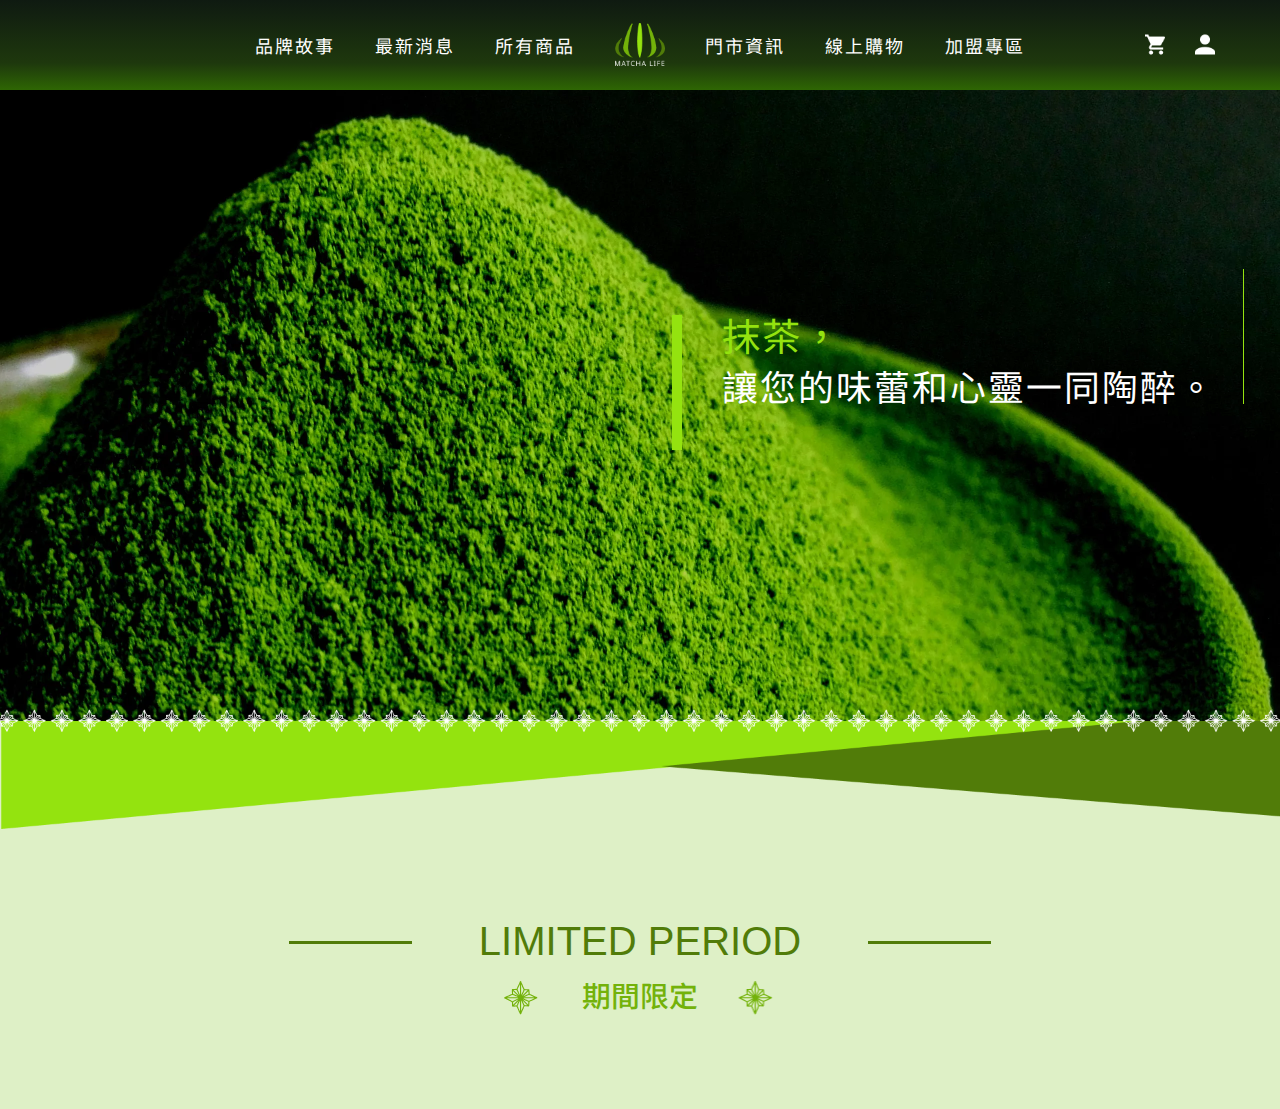
==== index.html @ a98ddff0 "4/9" ====
<!DOCTYPE html>
<html lang="en">
<head>
    <meta charset="UTF-8">
    <meta http-equiv="X-UA-Compatible" content="IE=edge">
    <meta name="viewport" content="width=device-width, initial-scale=1.0">
    <link rel="stylesheet" href="css/style.css">
    <link href="https://fonts.googleapis.com/css2?family=Noto+Sans+TC:wght@400;500&display=swap" rel="stylesheet">
    <title>MATCHA LIFE</title>
</head>
<body>
    <!-- header -->
    <div class="header" id="header">
        
        <!-- 導覽列 -->
        <div class="nav-top">
            <!-- 導覽列左邊 -->
           
            <ul class="nav1">
                <li>
                    <a href="brand_story.html">品牌故事</a>
                
                </li>
                <li>
                    <a href="news.html">最新消息</a>
                
                </li>
                <li>
                    <a href="ourproducts.html">所有商品</a>
                </li>
                <li>
                    <a href="index.html">
                        <img src="img/matcha_life_logo.png" alt="">
                    </a>
                </li>
                <li>
                    <a href="store_information.html">門市資訊</a>
                </li>
                <li>
                    <a href="online_shop.html">線上購物</a>
                </li>
                <li>
                    <a href="">加盟專區</a>
                </li>
            </ul>
            <ul class="nav-rwd">
                <li>
                    <a href="brand_story.html">品牌故事</a>
                
                </li>
                <li>
                    <a href="news.html">最新消息</a>
                
                </li>
                <li>
                    <a href="ourproducts.html">所有商品</a>
                </li>
                <li>
                    <a href="store_information.html">門市資訊</a>
                </li>
                <li>
                    <a href="online_shop.html">線上購物</a>
                </li>
                <li>
                    <a href="">加盟專區</a>
                </li>
            </ul>
            <!-- 導覽列右邊 -->
            <ul class="nav2">
                <li>
                    <a href="">
                        <img src="img/icon_cart.png" alt="">
                    </a>
                </li>
                <li>
                    <a href="">
                        <img src="img/icon_member.png" alt="">
                    </a>
                </li>
            </ul>
            <div class="nav3">
                <div class="button1"></div>
                <div class="button2"></div>
                <div class="button3"></div>
            </div>
        </div>

    </div>
    <div class="banner1">
        
        <div class="h2-banner1">
            <img src="img/banner001.jpg" alt="">
            <div class="h2-banner">
                <h2 class="span1">抹茶，</h2>
                <h2 class="span2">讓您的味蕾和心靈一同陶醉。</h2>
            </div>
        </div>
        
    </div>
    
    <!-- 期間限定區塊 -->
    <div class="body-top">
        <!-- 第一個插件 -->
        <div class="body-top-banner1">
            <img src="img/banner2.png" alt=""> 
        </div>
        <!-- 第二個插件 -->
        <div class="body-top-banner2">
            <div class="banner2">
                <h1>LIMITED PERIOD</h1>
                <h3>期間限定</h3>
            </div>
        </div>
        <!-- 第三個插件 -->
        <!-- <ul>
            
            <li>
                <a href=""  class="banner3">
                    <img src="img/banner3.jpg" alt="">
                </a>
                <img class="obj" src="img/object5.png" alt="">
            </li>
            <li>
                <a href="" class="banner4">
                    <img src="img/banner4.jpg" alt="">
                </a>
                <img class="obj" src="img/object5.png" alt="">
            </li>
            <li>
                <a href="" class="banner5">
                    <img src="img/banner5.jpg" alt="">
                </a>
                <img class="obj" src="img/object5.png" alt="">
            </li>
            
        </ul> -->
        <!-- 底圖物件 -->
        <!-- <div class="object1">
            <img src="img/object1.png" alt="">
        </div>
        <div class="object2">
            <img src="img/object2.png" alt="">
        </div>
        

    </div> -->

    <!-- 熱門商品區塊 -->
    <!-- <div class="body-mid"> -->
        <!-- 第一個插件 -->
        <!-- <div class="body-mid-banner2">
                <div class="mid-banner2">
                    <h1>OUR PRODUCTS</h1>
                    <h3>熱門商品</h3>
                </div>
        </div> -->
        <!-- 中間商品滑頁 -->
        <!-- <ul>
            <li class="ourproducts1">
                <a href="ourproducts.html">
                    <img src="img/ourproducts1.jpg" alt="">
                    <p>抹茶白玉芭菲<br>Matcha Shiratama mochi Parfait<br><span>$210</span></p>
                </a>
            </li>
            <li class="ourproducts2">
                <a href="ourproducts.html">
                    <img src="img/ourproducts2.jpg" alt="">
                    <p>抹茶拿鐵<br>( HOT / ICED )<br>Matcha Latte<br><span>M S100 / L ¥130</span></p>
                </a>
            </li>
            <li class="ourproducts3">
                <a href="ourproducts.html">
                    <img src="img/ourproducts3.jpg" alt="">
                    <p>抹茶白玉芭菲<br>Matcha Shiratama mochi Parfait<br><span>$210</span></p>
                </a>
            </li>
            <li class="ourproducts4">
                <a href="ourproducts.html">
                    <img src="img/ourproducts4.jpg" alt="">
                    <p>抹茶奶油芝士杯<br>Matcha Cheese cream Cup<br><span>$180</span></p>
                </a>
            </li>
            <li class="ourproducts5">
                <a href="ourproducts.html">
                    <img src="img/ourproducts5.jpg" alt="">
                    <p>抹茶蛋糕捲<br>Matcha rolled cake<br><span>$130</span></p>
                </a>
            </li> 
        </ul> -->
        <!-- 熱門商品按鈕 -->
        <!-- <div class="body-mid-bottom">
            <a href="ourproducts.html"> 
                <div class="bottom1"></div>
                <div class="bottom2">
                    <p>VIEW<br>MORE</p>
                </div>
            </a>
        </div> -->
        <!-- 底圖物件 -->
        <!-- <div class="object3">
            <img src="img/object4.png" alt="">
        </div>
    </div> -->

    <!-- 最新消息頁 -->
    <!-- <div class="body-bottom"> -->
        <!-- 最新消息 -->
        <!-- <div class="body-bottom-banner2">
            <div class="bottom-banner2">
                <h1>NEWS</h1>
                <h3>最新消息</h3>
            </div>
        </div>
        <ul>
            <li class="bottom-news1">
                <a href="news.html">
                    <img src="img/news1.jpg" alt="">
                </a>
                <div class="news1">
                    <div class="news1-bar">
                        <p>新開</p>
                        <p>新聞稿</p>
                    </div>
                    <p>【NEW OPEN】<br>台北101新店開幕</p>
                    <p>2023.3.12</p>
                </div>
                    
            </li>
            
            <li class="bottom-news2">
                <a href="news.html">
                    <img src="img/news2.jpg" alt="">
                </a>
                <div class="news2">
                    <div class="news2-bar">
                        <p>活動</p>
                        <p>聯名商品</p>
                    </div>
                    <p>【聯名合作】<br>Mister Donut x Matcha Life<br>茶廊首次聯名合作</p>
                    <p>2023.2.15</p>
                </div>
            </li>
            
            <li class="bottom-news3">
                <a href="news.html">
                    <img src="img/news3.jpg" alt="">
                </a>
                <div class="news3">
                    <p>限時</p>
                    <p>【限時供應】<br>濃郁抹茶和黃油香氣的抹茶餅</p>
                    <p>2023.1.12</p>
                </div>
                    
            </li>
            <li class="bottom-news4">
                <a href="news.html">
                    <img src="img/news4.jpg" alt="">
                </a>
                <div class="news4">
                    <div class="news4-bar">
                        <p>限時</p>
                        <p>季節商品</p>
                    </div>
                    <p>【期間限定】<br>抹茶和焙茶聖誕限定甜點拼盤</p>
                    <p>2022.12.24</p>
                </div>
            </li>
        </ul> -->
        <!-- 最新消息按鈕 -->
        <!-- <div class="body-mid-bottom2">
            <a href="news.html"> 
                <div class="bottom1"></div>
                <div class="bottom2">
                    <p>VIEW<br>MORE</p>
                </div>
            </a>
        </div> -->
        <!-- 底層返回最上層元件 -->
        <!-- <div class="bottom-object">
            <div class="bottom-obj6">
                <a href="#header">
                    <img src="img/object6.png" alt="">
                    <p>TOP</p>
                </a>
            </div>
            <div class="bottom-obj7">
                <img src="img/object7.png" alt="">
            </div>
        </div>
    </div> -->
    <!-- footer -->
    <!-- <div class="footer">
        <div class="footer-top">
            <div class="main-left">
                <a href="index.html">
                    <img src="img/logo-footer.png" alt="">
                </a>
                <div class="main-left-icon">
                    <a href="">
                        <img src="img/icon-fb.png" alt="">
                    </a>
                    <a href="">
                        <img src="img/icon-ig.png" alt="">
                    </a>
                    <a href="">
                        <img src="img/icon-line.png" alt="">
                    </a>
                </div>
            </div>

            <div class="main-right">
                <div class="main-right1">
                    <a href="brand_story.html">品牌故事</a>
                </div>
                <div class="main-right2">
                    <a href="news.html">最新消息</a>
                </div>
                <div class="main-right3">
                    <a href="ourproducts.html">所有商品</a>
                    <a href="ourproducts.html">期間限定</a>
                    <a href="ourproducts.html">飲品</a>
                    <a href="ourproducts.html">冰品</a>
                    <a href="ourproducts.html">甜品</a>
                </div>
                <div class="main-right4">
                    <a href="store_information.html">門市資訊</a>
                </div>
                <div class="main-right5">
                    <a href="online_shop.html">線上購物</a>
                    <a href="online_shop.html">伴手禮</a>
                    <a href="online_shop.html">大福</a>
                    <a href="online_shop.html">生巧克力</a>
                    <a href="online_shop.html">蛋糕</a>
                </div>
            </div>
            
        </div>
        <div class="footer-bottom">
            <p>本網站為緯育TibaMe前端工程師專業技術養成班THD101學員專題作品，本平台僅供學習、展示之用。<br>若有侵權疑慮，您可以私訊緯育TibaMe，後續會由專人協助處理。</p>
        </div> 
    </div> -->
            
        
</body>
</html>
---- css/style.css ----
@import url("reset.css");

html {
    scroll-behavior: smooth;
}

body {
    background-color: #DEF0C6;
    font-family: 'Noto Sans TC', sans-serif;
    width: 100%;
}

.header {}



/* <!-- 導覽列 --> */
.nav-top {
    height: 120px;
    width: 100%;
    position: fixed;
    top: 0;
    left: 0;
    z-index: 3;
    /* border: 4px solid red; */
}

/* <!-- 導覽列左邊 --> */

.nav1 {
    width: 100%;
    height: 90px;
    background-image: linear-gradient(0deg, #2e6603 0%, #1E380D 30%, #0F1A11 100%);
    display: flex;
    align-items: center;
    justify-content: center;
    /* border: 1px solid red; */
    overflow: hidden;
    letter-spacing: 2px;
}

.nav1 li {}

/* -----hover----- */
.nav1 li a:hover {
    color: #94E30F;
}

/* ------------- */
.nav1 li a {
    font-size: 18px;
    color: white;
    text-decoration: none;
    /* border: 1px solid purple; */
    padding: 20px 20px;
    transition: 0.7s;
}
/* -----rwd------ */
.nav1 li a img {
    width: 50px;
}

.nav-rwd{
    display: none;
}
.nav-rwd li{}
.nav-rwd li a{}
/* ------------- */

/* <!-- 導覽列右邊 --> */
.nav2 {
    /* width: 300px; */
    display: flex;
    position: absolute;
    top: 45px;
    right: 50px;
    transform: translateY(-50%);
}

.nav2 li {}

.nav2 li a {
    padding: 20px 0;
    display: block;
    width: 50px;
    text-align: center;
    overflow: hidden;
}

.nav2 li a img {
    width: 20px;
    height: 20px;
}

/* -----hover------ */
.nav2 li a img:hover {
    filter: drop-shadow(50px 0 0 #94E30F);
    margin-left: -100px;
}

/* -------------- */

.banner1 {
    width: 100%;
    display: block;
    /* position: relative; */
}

/* .banner1 img{
    display: block;
    width: 100%; 
} */

.h2-banner1 img {
    display: block;
    width: 100%;
}

/* banner文字 */
.h2-banner1 {

    position: relative;
    /* width: 1200px; */
    width: 100%;
    /* height: 500px; */
    /* border: 5px solid blue; */
    /* margin: 0 auto; */
}

.h2-banner {
    display: block;
    /* width: 520px; */
    width: 40vw;
    margin-right: 20px;
    /* border: 1px solid red; */
    /* border-left: 10px solid #94E30F; */
    padding-left: 40px;
    /* border-right: 1px solid #94E30F; */
    /* padding-right: 30px; */
    position: absolute;
    top: 35vh;
    right: 2vw;
    letter-spacing: 2px;
}

.span1 {
    /* display: inline-block; */
    color: #94E30F;
    font-size: 3vw;
    margin-bottom: 15px;
    /* border: 1px solid rebeccapurple; */
}

.span1::before {
    content: "";
    display: block;
    height: 15vh;
    width: 10px;
    background-color: #94E30F;
    position: absolute;
    top: 0;
    left: -10px;
}

.span2 {
    /* display: inline-block; */
    /* border: 1px solid red; */
    color: white;
    font-size: 2.8vw;
}

.span2::after {
    content: "";
    display: block;
    height: 15vh;
    width: 1px;
    background-color: #94E30F;
    position: absolute;
    bottom: 0;
    right: -10px;
}

/* ---------期間限定區塊-------- */
.body-top {
    display: block;
    width: 100%;
    margin: 0 auto;
    position: relative;
    /* overflow: hidden; */
    /* border: 1px solid red; */
}

/* 第一個插件 */
.body-top-banner1 {
    position: relative;
}

.body-top-banner1 img {
    display: block;
    position: absolute;
    width: 100%;
    top: 50%;
    left: 50%;
    translate: -50% -10%;

}


/* 第二個插件 */
.body-top-banner2 {
    display: block;
    position: relative;
    padding-top: 200px;
    width: 100%;
    /* border: 1px solid red; */
}

.body-top-banner2 .banner2 {
    display: block;
    width: 70vw;
    /* border: 1px solid red; */
    margin: 0 auto;
    padding-bottom: 100px;
    position: relative;

}

.body-top-banner2 .banner2 h1 {
    font-size: 2.5em;
    font-family: arial;
    color: #517C09;
    text-align: center;
    margin-bottom: 20px;
    /* border: 1px solid red; */
}

.body-top-banner2 .banner2 h1::before {
    content: "";
    display: block;
    /* border: 1px solid red; */
    width: 123px;
    height: 3px;
    background-color: #517C09;
    position: absolute;
    top: 30%;
    left: 52%;
    translate: -300% -1200%;
}

.body-top-banner2 .banner2 h1::after {
    content: "";
    display: block;
    width: 123px;
    height: 3px;
    background-color: #517C09;
    position: absolute;
    top: 30%;
    right: 52%;
    translate: 300% -1200%;
}

.body-top-banner2 .banner2 h3 {
    font-size: 1.8em;
    color: #73B20A;
    font-weight: 500;
    text-align: center;
}

.body-top-banner2 .banner2 h3::before {
    content: "";
    display: block;
    width: 34px;
    height: 34px;
    background-image: url("../img/object3.png");
    /* background-position: center; */
    background-size: cover;
    position: absolute;
    top: 50%;
    left: 50%;
    translate: -400% -100%;

}

.body-top-banner2 .banner2 h3::after {
    content: "";
    display: block;
    width: 34px;
    height: 34px;
    background-image: url("../img/object3.png");
    background-size: cover;
    position: absolute;
    top: 50%;
    left: 50%;
    translate: 290% -100%;

}

/* 第三個插件 */
.body-top ul {
    /* width: 1250px; */
    margin: 0 auto;
    overflow: hidden;
    display: flex;
    justify-content: center;
    width: 100%;
    /* border: 1px solid blue; */
    /* overflow: hidden; */

}

.body-top ul li {
    margin: 0 40px;
    position: relative;
    width: 100vw;
    /* border: 1px solid red; */
}

.body-top ul .obj {
    position: absolute;
    top: 50%;
    right: -60px;
    width: 40px;
}

.body-top .banner3 {}

.body-top .banner3 img {
    width: 55vw;

}

.body-top .banner4 {}

.body-top .banner4 img {
    width: 55vw;
}

.body-top .banner5 {}

.body-top .banner5 img {
    width: 55vw;
}

.body-top ul li img {}

/* 底層物件 */
.object1 {
    position: relative;
}

.object1 img {
    width: 70vw;
    display: block;
    position: absolute;
    top: 0%;
    left: -30%;
    z-index: -1;
    translate: -10% -200%;
    /* border: 1px solid red; */
}

.object2 {
    /* width: 100%; */
    /* display: block;
    position: absolute;
    top: 60%;
    left: 50%;
    z-index: -1;
    translate: -50% 260%; */
    position: relative;
}

.object2 img {
    /* width: 1250px; */
    width: 90vw;
    display: block;
    position: absolute;
    top: 60%;
    left: 50%;
    z-index: -1;
    translate: -50% -50%;
}

/* ----------熱門商品----------- */

/* 第一個插件 */
.body-mid {
    width: 100%;
    /* max-width: 1260px; */
    margin: 0 auto;
    justify-content: center;
    margin-top: 20px;
    overflow: hidden;

}


.body-mid-banner2 {
    display: block;
    position: relative;
    padding-top: 150px;
    /* width: 100%; */
    max-width: 1250px;
    margin: 0 auto;
    /* border: 1px solid red; */
    /* width: 100vw; */
}

.body-mid-banner2 .mid-banner2 {
    display: block;
    width: 1250px;
    /* width: 100vw; */
    position: relative;
    margin: 0 auto;
    padding-bottom: 100px;
    /* border: 1px solid red; */
}

.body-mid .body-mid-banner2 .mid-banner2 h1 {
    font-size: 2.5em;
    font-family: arial;
    color: #517C09;
    text-align: center;
    margin-bottom: 20px;
}

.body-mid .body-mid-banner2 .mid-banner2 h1::before {
    content: "";
    display: block;
    /* border: 1px solid red; */
    width: 123px;
    height: 3px;
    background-color: #517C09;
    position: absolute;
    top: 10%;
    left: 22%;
    /* translate: -360% 460%; */
}

.body-mid .body-mid-banner2 .mid-banner2 h1::after {
    content: "";
    display: block;
    width: 123px;
    height: 3px;
    background-color: #517C09;
    position: absolute;
    top: 10%;
    right: 22%;
    /* translate: 360% 460%; */
}

.mid-banner2 h3 {
    font-size: 1.8em;
    color: #73B20A;
    font-weight: 500;
    text-align: center;
}

.mid-banner2 h3::before {
    content: "";
    display: block;
    width: 34px;
    height: 34px;
    background-image: url("../img/object3.png");
    position: absolute;
    top: 31%;
    left: 39%;
    /* translate: -360% 230%; */

}

.mid-banner2 h3::after {
    content: "";
    display: block;
    width: 34px;
    height: 34px;
    background-image: url("../img/object3.png");
    position: absolute;
    top: 31%;
    right: 39%;
    /* translate: 450% 230%; */

}

/* 中間商品滑頁 */
.body-mid ul {
    display: flex;
    justify-content: center;
    margin-top: 50px;
    width: 100vw;
}

/* 商品1 */
.body-mid ul .ourproducts1 {
    display: block;
    width: 27.5vw;
    /* width: 350px;
    height: 520px; */
    background-color: #C5E4A6;
    margin-right: 20px;
    box-shadow: 0px 5px 10px rgba(115, 178, 10, 0.8);
    translate: 60% -16%;
    z-index: 0;
}

/* 黑色半透明遮罩 */
.body-mid ul .ourproducts1::before {
    display: block;
    content: "";
    width: 27.3vw;
    height: 100%;
    /* width: 350px;
    height: 520px; */
    background-color: #0F1A11;
    position: absolute;
    top: 0;
    left: 0;
    filter: opacity(.5);
}

.body-mid ul .ourproducts1 a {
    text-decoration: none;
}

.body-mid ul .ourproducts1 a img {
    display: block;
    width: 27.3vw;
}

.body-mid ul .ourproducts1 a p {
    font-size: 1.4vw;
    color: #73B20A;
    text-align: center;
    line-height: 1.6;
    letter-spacing: 0.05em;
    /* height: 128px; */
    margin: 35px 0;
}

/* 商品2 */
.body-mid ul .ourproducts2 {
    display: block;
    width: 27.5vw;
    /* width: 350px;
    height: 520px; */
    background-color: #C5E4A6;
    margin-right: 20px;
    box-shadow: 0px 5px 10px rgba(115, 178, 10, 0.8);
    translate: 30% -8%;
    z-index: 1;
}

/* 半透明遮罩 */
.body-mid ul .ourproducts2::before {
    display: block;
    content: "";
    width: 27.3vw;
    height: 100%;
    /* width: 350px;
    height: 520px; */
    background-color: #0F1A11;
    position: absolute;
    top: 0;
    left: 0;
    filter: opacity(.5);
}

.body-mid ul .ourproducts2 a {
    text-decoration: none;
}

.body-mid ul .ourproducts2 a img {
    display: block;
    width: 27.3vw;
}

.body-mid ul .ourproducts2 a p {
    font-size: 1.4vw;
    color: #73B20A;
    text-align: center;
    line-height: 1.6;
    /* height: 128px; */
    margin: 15px 0;
    letter-spacing: 0.05em;
}

/* 商品3 */
.body-mid ul .ourproducts3 {
    display: block;
    width: 27.5vw;
    /* width: 350px;
    height: 520px; */
    background-color: #C5E4A6;
    margin-right: 20px;
    box-shadow: 0px 5px 10px rgba(115, 178, 10, 0.8);
    z-index: 2;
}

.body-mid ul .ourproducts3 a {
    text-decoration: none;
}

.body-mid ul .ourproducts3 a img {
    display: block;
    width: 27.3vw;
}

.body-mid ul .ourproducts3 a p {
    font-size: 1.4vw;
    color: #73B20A;
    text-align: center;
    line-height: 1.6;
    /* height: 128px; */
    margin: 35px 0;
    letter-spacing: 0.05em;
}

.body-mid ul li a p span {
    color: #517C09;
}

/* 商品4 */
.body-mid ul .ourproducts4 {
    display: block;
    width: 27.5vw;
    /* width: 350px;
    height: 520px; */
    background-color: #C5E4A6;
    margin-right: 20px;
    box-shadow: 0px 5px 10px rgba(115, 178, 10, 0.8);
    translate: -30% -8%;
    z-index: 1;
}

/* 半透明遮罩 */
.body-mid ul .ourproducts4::before {
    display: block;
    content: "";
    width: 27.3vw;
    height: 100%;
    /* width: 350px;
    height: 520px; */
    background-color: #0F1A11;
    position: absolute;
    top: 0;
    left: 0;
    filter: opacity(.5);
}

.body-mid ul .ourproducts4 a {
    text-decoration: none;
}

.body-mid ul .ourproducts4 a img {
    width: 27.3vw;
}

.body-mid ul .ourproducts4 a p {
    font-size: 1.4vw;
    color: #73B20A;
    text-align: center;
    line-height: 1.6;
    /* height: 128px; */
    margin: 35px 0;
    letter-spacing: 0.05em;
}

/* 商品5 */
.body-mid ul .ourproducts5 {
    display: block;
    width: 27.5vw;
    /* width: 350px;
    height: 520px; */
    background-color: #C5E4A6;
    margin-right: 20px;
    box-shadow: 0px 5px 10px rgba(115, 178, 10, 0.8);
    translate: -60% -16%;
    /* z-index: -2; */
}

/* 半透明遮罩 */
.body-mid ul .ourproducts5::before {
    display: block;
    content: "";
    width: 27.3vw;
    height: 100%;
    /* width: 350px;
    height: 520px; */
    background-color: #0F1A11;
    position: absolute;
    top: 0;
    left: 0;
    filter: opacity(.5);
}

.body-mid ul .ourproducts5 a {
    text-decoration: none;
    width: 100%;
}

.body-mid ul .ourproducts5 a img {
    width: 27.3vw;
}

.body-mid ul .ourproducts5 a p {
    font-size: 1.4vw;
    color: #73B20A;
    text-align: center;
    /* align-items: center; */
    line-height: 1.6;
    /* height: 128px; */
    /* margin-top: 35px; */
    margin: 35px 0;
    letter-spacing: 0.05em;
    /* border: 1px solid red; */
}

/* 底圖物件 */
.object3 {
    position: relative;
}

.object3 img {
    width: 90vw;
    position: absolute;
    top: 50%;
    left: 40%;

    z-index: -2;
    translate: 15% -90%;
    /* margin-top: 30px; */
}

/* 熱門商品按鈕 */
.body-mid-bottom {
    display: flex;
    justify-content: center;
    transform: translateY(40px);
    width: 300px;
    margin: 30px auto 10px;
    /* border: 1px solid red;    */
}

.body-mid-bottom .bottom1 {
    display: block;
    width: 100px;
    height: 100px;
    background-color: #94E30F;
    border-radius: 50%;
}

.body-mid-bottom a {
    text-decoration: none;
    /* padding-top: 30px; */
}

/* ----hover */
.body-mid-bottom:hover>a>.bottom2 {
    transform: translate(53px, -97px) rotate(-360deg);
}

/* --------- */
.body-mid-bottom .bottom2 {
    width: 90px;
    height: 90px;
    border: 2.5px solid #517C09;
    border-radius: 50%;
    transform: translate(3px, -97px);
    transition: 1s;
}

.body-mid-bottom .bottom2 p {
    color: #517C09;
    font-family: arial;
    text-align: center;
    font-size: 18px;
    padding: 22px;
    line-height: 1.2;
}

/* ----最新消息頁---- */

.body-bottom {
    background-color: #C5E4A6;
    margin-top: 20px;
    width: 100%;
    /* width: 1200px; */
    margin: 0 auto;
}

.body-bottom-banner2 {
    position: relative;
    padding-top: 120px;
    /* width: 1200px; */
    margin: 0 auto;

}

.body-bottom-banner2 .bottom-banner2 {
    display: block;
    /* margin: 0 auto; */
    padding-bottom: 100px;

}

.body-bottom-banner2 .bottom-banner2 h1 {
    font-size: 2.5em;
    font-family: arial;
    color: #517C09;
    text-align: center;
    margin-bottom: 20px;
}

.body-bottom-banner2 .bottom-banner2 h1::before {
    content: "";
    display: block;
    /* border: 1px solid red; */
    width: 123px;
    height: 3px;
    background-color: #517C09;
    position: absolute;
    top: 45%;
    left: 30%;
    translate: 0% -100%;
}

.body-bottom-banner2 .bottom-banner2 h1::after {
    content: "";
    display: block;
    width: 123px;
    height: 4px;
    background-color: #517C09;
    position: absolute;
    top: 45%;
    right: 30%;
    translate: 0% -100%;
}

.body-bottom-banner2 .bottom-banner2 h3 {
    font-size: 1.8em;
    color: #73B20A;
    font-weight: 500;
    text-align: center;
}

.body-bottom-banner2 .bottom-banner2 h3::before {
    content: "";
    display: block;
    width: 34px;
    height: 34px;
    background-image: url("../img/object3.png");
    position: absolute;
    top: 50%;
    left: 40%;
    translate: -30% 70%;

}

.body-bottom-banner2 .bottom-banner2 h3::after {
    content: "";
    display: block;
    width: 34px;
    height: 34px;
    background-image: url("../img/object3.png");
    position: absolute;
    top: 50%;
    right: 40%;
    translate: 15% 70%;

}

/* 中間消息 */
.body-bottom ul {
    display: flex;
    justify-content: flex-start;
    flex-wrap: wrap;
    margin-top: 50px;
    width: 90vw;
    /* border: 1px solid red; */
    margin: 0 auto;

}

.body-bottom ul li {
    margin: 0 auto;
    width: 40vw;
    height: 100%;
    transition: .7s;
}

.body-bottom ul li:hover{
    transform: translateY(-20px);
}

/* 消息1 */
.body-bottom ul .bottom-news1 {
    /* margin-left: 20px; */
    display: flex;
    /* width: 590px; */
    /* width: 100%; */
    margin-bottom: 80px;
    /* border: 1px solid red; */
}

.body-bottom ul .bottom-news1 .news1 {
    padding-left: 20px;
    padding-top: 20px;
    width: 100%;
    /* border: 1px solid red; */
}

.body-bottom ul .bottom-news1 a {}

.body-bottom ul .bottom-news1 a img {
    display: block;
    border-radius: 10px;
    width: 20vw;
}

.body-bottom ul .bottom-news1 .news1 .news1-bar {
    display: flex;
    margin-bottom: 20px;

}

.body-bottom ul .bottom-news1 .news1 p {
    font-size: 1em;
    color: #1F4321;
    line-height: 1.6;
}

.body-bottom ul .bottom-news1 .news1-bar p:nth-child(1) {
    width: 55px;
    height: 31px;
    background-color: #326E48;
    color: white;
    text-align: center;
    line-height: 31px;
}

.body-bottom ul .bottom-news1 .news1-bar p:nth-child(2) {
    width: 75px;
    height: 31px;
    background-color: #3E7922;
    color: white;
    margin-left: 10px;
    text-align: center;
    line-height: 31px;
}

.body-bottom ul .bottom-news1 p:nth-child(3) {
    color: #517C09;
    /* margin-top: 20px; */
}

/* 消息2 */

.body-bottom ul .bottom-news2 {
    /* margin-left: 20px; */
    display: flex;
    /* width: 590px; */
    margin-bottom: 80px;
    /* border: 1px solid red; */
}

.body-bottom ul .bottom-news2 .news2 {
    padding-left: 20px;
    padding-top: 20px;
}

.body-bottom ul .bottom-news2 a {}

.body-bottom ul .bottom-news2 a img {
    display: block;
    border-radius: 10px;
    width: 20vw;
}

.body-bottom ul .bottom-news2 .news2 .news2-bar {
    display: flex;
    margin-bottom: 20px;
}

.body-bottom ul .bottom-news2 .news2 p {
    font-size: 1em;
    color: #1F4321;
    line-height: 1.6;
}

.body-bottom ul .bottom-news2 .news2-bar p:nth-child(1) {
    width: 55px;
    height: 31px;
    background-color: #326E48;
    color: white;
    text-align: center;
    line-height: 31px;
}

.body-bottom ul .bottom-news2 .news2-bar p:nth-child(2) {
    width: 95px;
    height: 31px;
    background-color: #3E7922;
    color: white;
    margin-left: 10px;
    text-align: center;
    line-height: 31px;
}

.body-bottom ul .bottom-news2 p:nth-child(3) {
    color: #517C09;
    /* margin-top: 20px; */
}

/* 消息3 */

.body-bottom ul .bottom-news3 {
    /* margin-left: 20px; */
    display: flex;
    /* width: 590px; */
    margin-bottom: 80px;
    /* border: 1px solid red; */
}

.body-bottom ul .bottom-news3 .news3 {
    padding-left: 20px;
    padding-top: 20px;
}

.body-bottom ul .bottom-news3 a {}

.body-bottom ul .bottom-news3 a img {
    display: block;
    border-radius: 10px;
    width: 20vw;
}

.body-bottom ul .bottom-news3 .news3 .news3-bar {
    display: flex;
    margin-bottom: 20px;
}

.body-bottom ul .bottom-news3 .news3 p {
    font-size: 1em;
    color: #1F4321;
    line-height: 1.6;
}

.body-bottom ul .bottom-news3 p:nth-child(1) {
    width: 55px;
    height: 31px;
    background-color: #326E48;
    color: white;
    text-align: center;
    line-height: 31px;
    margin-bottom: 20px;
}

.body-bottom ul .bottom-news3 p:nth-child(3) {
    color: #517C09;
    /* margin-top: 50px; */
}

/* 消息4 */

.body-bottom ul .bottom-news4 {
    /* margin-left: 20px; */
    display: flex;
    /* width: 590px; */
    margin-bottom: 80px;
}

.body-bottom ul .bottom-news4 .news4 {
    padding-left: 20px;
    padding-top: 20px;
}

.body-bottom ul .bottom-news4 a {}

.body-bottom ul .bottom-news4 a img {
    display: block;
    border-radius: 10px;
    width: 20vw;
}

.body-bottom ul .bottom-news4 .news4 .news4-bar {
    display: flex;
    margin-bottom: 20px;
}

.body-bottom ul .bottom-news4 .news4 p {
    font-size: 1em;
    color: #1F4321;
    line-height: 1.6;
}

.body-bottom ul .bottom-news4 .news4-bar p:nth-child(1) {
    width: 55px;
    height: 31px;
    background-color: #326E48;
    color: white;
    text-align: center;
    line-height: 31px;
}

.body-bottom ul .bottom-news4 .news4-bar p:nth-child(2) {
    width: 95px;
    height: 31px;
    background-color: #3E7922;
    color: white;
    margin-left: 10px;
    text-align: center;
    line-height: 31px;
}

.body-bottom ul .bottom-news4 p:nth-child(3) {
    color: #517C09;
    /* margin-top: 50px; */
}

/* 最新消息按鈕 */
.body-mid-bottom2 {
    display: flex;
    /* justify-content: center; */
    width: 100px;
    margin: 0 auto;
    margin-bottom: 70px;
    /* border: 1px solid red; */
}

.body-mid-bottom2 a {
    text-decoration: none;
    height: 150px;
}

.body-mid-bottom2 .bottom1 {
    display: block;
    width: 100px;
    height: 100px;
    background-color: #94E30F;
    border-radius: 50%;
}

/* -----hover */
.body-mid-bottom2:hover>a>.bottom2 {
    transform: translate(53px, -97px) rotate(-360deg);
}

/* --------- */
.body-mid-bottom2 .bottom2 {
    width: 90px;
    height: 90px;
    border: 2.5px solid #517C09;
    border-radius: 50%;
    transform: translate(3px, -97px);
    transition: 1s;
}

.body-mid-bottom2 .bottom2 p {
    color: #517C09;
    font-family: arial;
    text-align: center;
    font-size: 18px;
    padding: 22px;
    line-height: 1.2;
}

/* 底層回到最上物件 */
.bottom-object {
    text-align: center;
    width: 100%;
}

.bottom-object .bottom-obj6 {
    position: relative;
    text-decoration: none;
    width: 300px;
    margin: 0 auto;
}

.bottom-object .bottom-obj6 img {
    display: block;
    margin: 0 auto;
}

/* -----hover------ */
.bottom-object .bottom-obj6:hover p {
    color: white;
}

/* ------------- */
.bottom-object .bottom-obj6 p {
    font-size: 24px;
    font-weight: bold;
    color: #517C09;
    position: absolute;
    top: 45px;
    left: 124px;
    transition: 0.8s;
}

.bottom-object .bottom-obj7 {}

.bottom-object .bottom-obj7 img {
    display: block;
    width: 100%;
}

/* ----footer---- */
.footer {
    background-image: url("../img/footer.jpg");
    display: block;
    /* height: 482px; */
    width: 100%;
    /* height: 100%; */
    /* width: 99vw; */
    background-repeat: no-repeat;
    background-size: cover;
}

.footer .footer-top {
    position: relative;
    justify-content: center;
    display: flex;
    /* transform:translate(-200px); */
    /* border: 1px solid blue; */
}

/* 左邊logo區塊 */
.footer-top .main-left {
    /* position: absolute;
    top: 10%;
    left: 20%; */
    margin-left: -200px;
    margin-top: 150px;
    text-align: center;
    /* border: 1px solid red; */
}

.footer-top>.main-left>a>img {
    margin-bottom: 20px;
    width: 8vw;
}

.footer-top .main-left .main-left-icon {
    display: flex;
    /* border: 1px solid red; */
}

.main-left-icon a {
    display: block;
    overflow: hidden;
    width: 3vw;
    /* height: 50px; */
    /* margin: 0 auto; */
}

.main-left-icon a img {
    display: block;
    width: 2vw;
    margin: 0 auto;
}

/* -----hover------ */
.main-left-icon img:hover {
    filter: drop-shadow(50px 0 0 #94E30F);
    margin-left: -44px;
}

/* -------------- */

.footer-top .main-left .main-left-icon img {
    /* padding: 10px; */
}

/* 右邊導覽列 */
.footer-top .main-right {
    display: flex;
    margin-top: 100px;
    margin-left: 50px;
}

.footer-top .main-right ul {}

/* 品牌故事 */
.main-right1 {}

.main-right1::after {
    content: "";
    display: block;
    width: 100px;
    height: 1px;
    background-color: white;
    margin-top: 5px;
}

/* -----hover */
.main-right1 a:hover {
    color: #94E30F;
}

/* ------ */

.main-right a {
    font-size: 1vw;
}

.main-right1 a {
    text-decoration: none;
    color: white;
    display: block;
}

/* 最新消息 */
.main-right2 {
    margin-left: 40px;
}

.main-right2::after {
    content: "";
    display: block;
    width: 100px;
    height: 1px;
    background-color: white;
    margin-top: 5px;
}

/* -----hover */
.main-right2 a:hover {
    color: #94E30F;
}

/* ------ */

.main-right2 a {
    text-decoration: none;
    color: white;
    display: block;
}

/* 所有商品 */
.main-right3 {
    display: flex;
    flex-direction: column;
    margin-left: 40px;
}

.main-right3 :nth-child(1)::after {
    content: "";
    display: block;
    width: 100px;
    height: 1px;
    background-color: white;
    margin-top: 5px;
}

/* -----hover */
.main-right3 a:hover {
    color: #94E30F;
}

/* ------ */

.main-right3 a {
    text-decoration: none;
    color: white;
    margin-bottom: 20px;
    display: block;
}

/* 門市資訊 */
.main-right4 {
    margin-left: 40px;
}

.main-right4::after {
    content: "";
    display: block;
    width: 100px;
    height: 1px;
    background-color: white;
    margin-top: 5px;
}

/* -----hover */
.main-right4 a:hover {
    color: #94E30F;
}

/* ------ */

.main-right4 a {
    text-decoration: none;
    color: white;
    display: block;
}

/* 線上購物 */
.main-right5 {
    display: flex;
    flex-direction: column;
    margin-left: 40px;
}

.main-right5 :nth-child(1)::after {
    content: "";
    display: block;
    width: 100px;
    height: 1px;
    background-color: white;
    margin-top: 5px;
}

/* -----hover */
.main-right5 a:hover {
    color: #94E30F;
}

/* ------ */

.main-right5 a {
    text-decoration: none;
    color: white;
    margin-bottom: 20px;
    display: block;
}

/* 底層文字 */
.footer-bottom {

    /* border: 1px solid red; */
    width: 100%;
    /* margin-bottom: 20px; */
}

.footer-bottom p {
    color: white;
    text-align: center;
    font-size: 0.8vw;
    letter-spacing: 2px;
    padding: 20px 0;
    line-height: 1.2;
    /* border: 1px solid blue;    */
}

@media screen and (max-width: 414px) {

    /* 導覽列 */
    .header{
        width: 100vw;
    }

    .nav-top{
        width: 100vw;
        height: 10vh;
        background-image: linear-gradient(0deg, #2e6603 0%, #1E380D 30%, #0F1A11 100%);
    }
    /* 導覽列左邊 */
    .nav1{
       /* flex-direction: column; */
    }
    .nav1 li:nth-child(4){
        display: block;
        margin-right: 300px;
        /* border: 1px solid red; */
    }
    .nav1 li{
        display: none;
    }
    .nav1 li a{
        font-size: 12px;
    }
    /* 導覽列滑動選單 */
    .nav-rwd{
        /* display: block; */
        /* display: none; */
        border: 1px solid red;
        background-color: #C5E4A6;
    }
    .nav-rwd li{
        width: 100vw;
        margin: 25px 0;
        /* margin: 0 auto; */
        text-align: center;
    }
    .nav-rwd li a{
        text-decoration: none;
        color: #517C09;
        border-bottom: 1px solid #73B20A;
        font-size: 16px;
    }
    /* 導覽列右邊 */
    .nav2{}
    .nav2 li{}
    .nav2 li a{
        width: 37px;
    }
    .nav2 li a img{}

    /* 漢堡 */
    .nav3{
        width: 10vw;
        /* display: flex; */
        /* display: block; */
        /* border: 1px solid red; */
        position: absolute;
        top: 38px;
        right: 0;
    }
    .button1{
        display: block;
        width: 20px;
        height: 1px;
        background-color: white;
        /* border: 1px solid red; */
        margin-bottom: 5px;
    }
    .button2{
        display: block;
        width: 20px;
        height: 1px;
        background-color: white;
        margin-bottom: 5px;
    }
    .button3{
        display: block;
        width: 20px;
        height: 1px;
        background-color: white;
    }

    .banner1{
        margin-top: 80px;
    }
    .h2-banner1{
      
    }
    .h2-banner1 img{
        /* width: 100vw; */
        height: 100%;
    }
    .h2-banner1 .h2-banner{
        width: 44vw;
        position: absolute;
        top: 54px;
        right: 0;
    }
    .h2-banner .span1{
        margin-bottom: 10px;
    }
    .h2-banner .span1::before{
        height: 40px;
        width: 5px;
        position: absolute;
        top: 0;
        left: 20px;
    }
    .h2-banner .span2{}
    .h2-banner .span2::after{
        height: 40px;
        width: 1px;
        position: absolute;
        top: 0;
        right: -10px;
    }
}
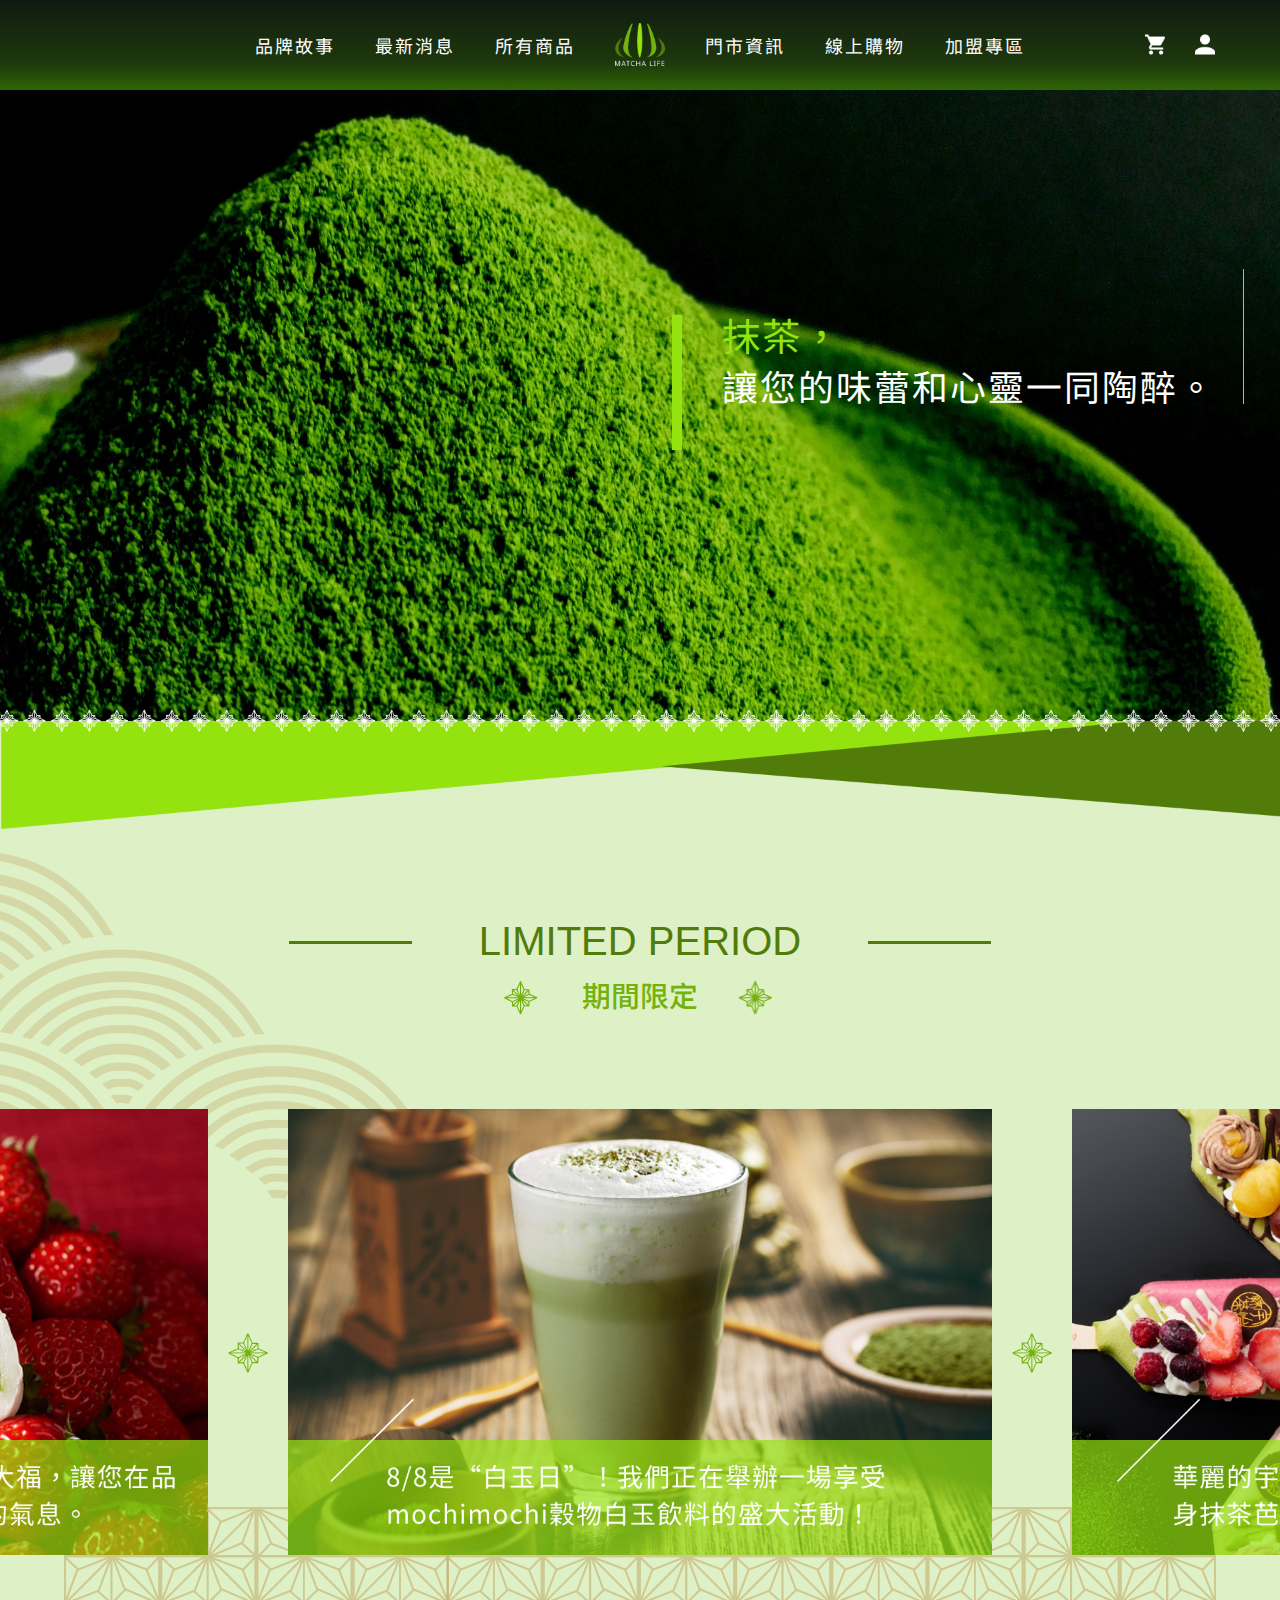
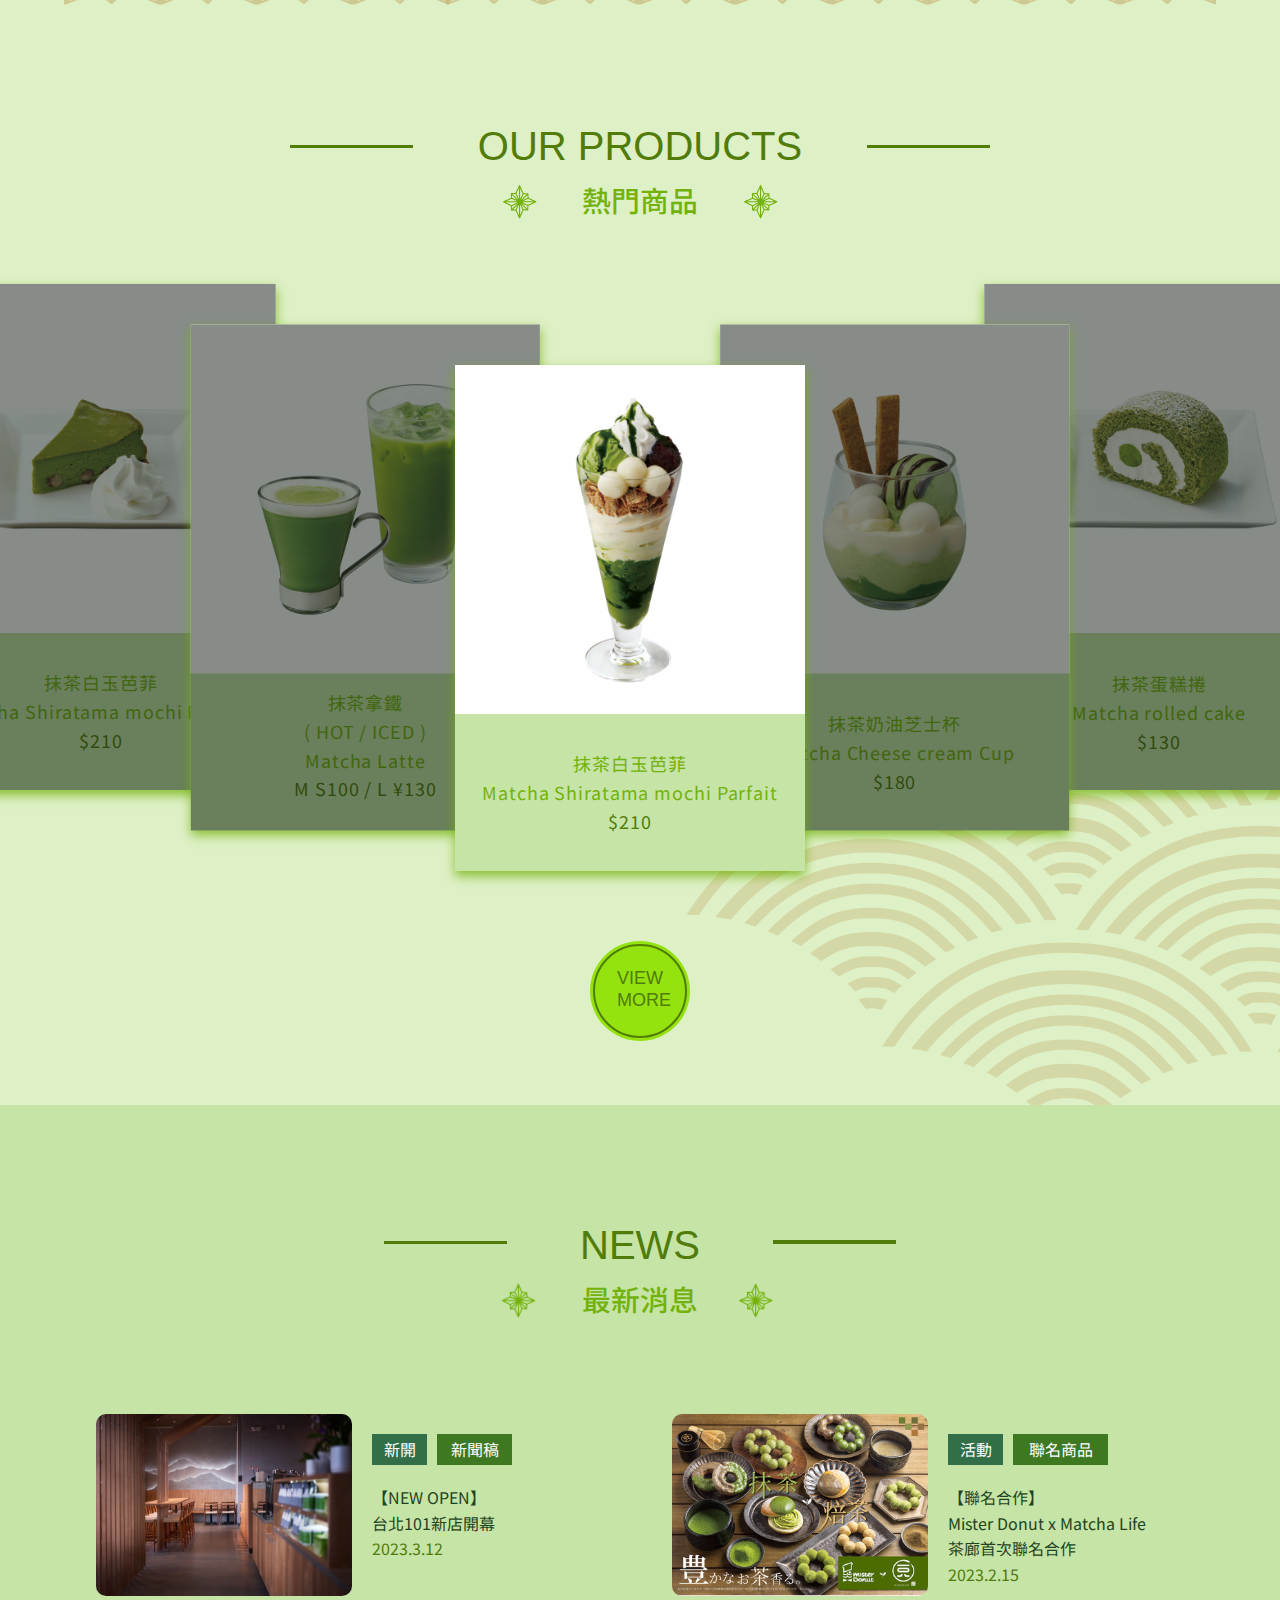
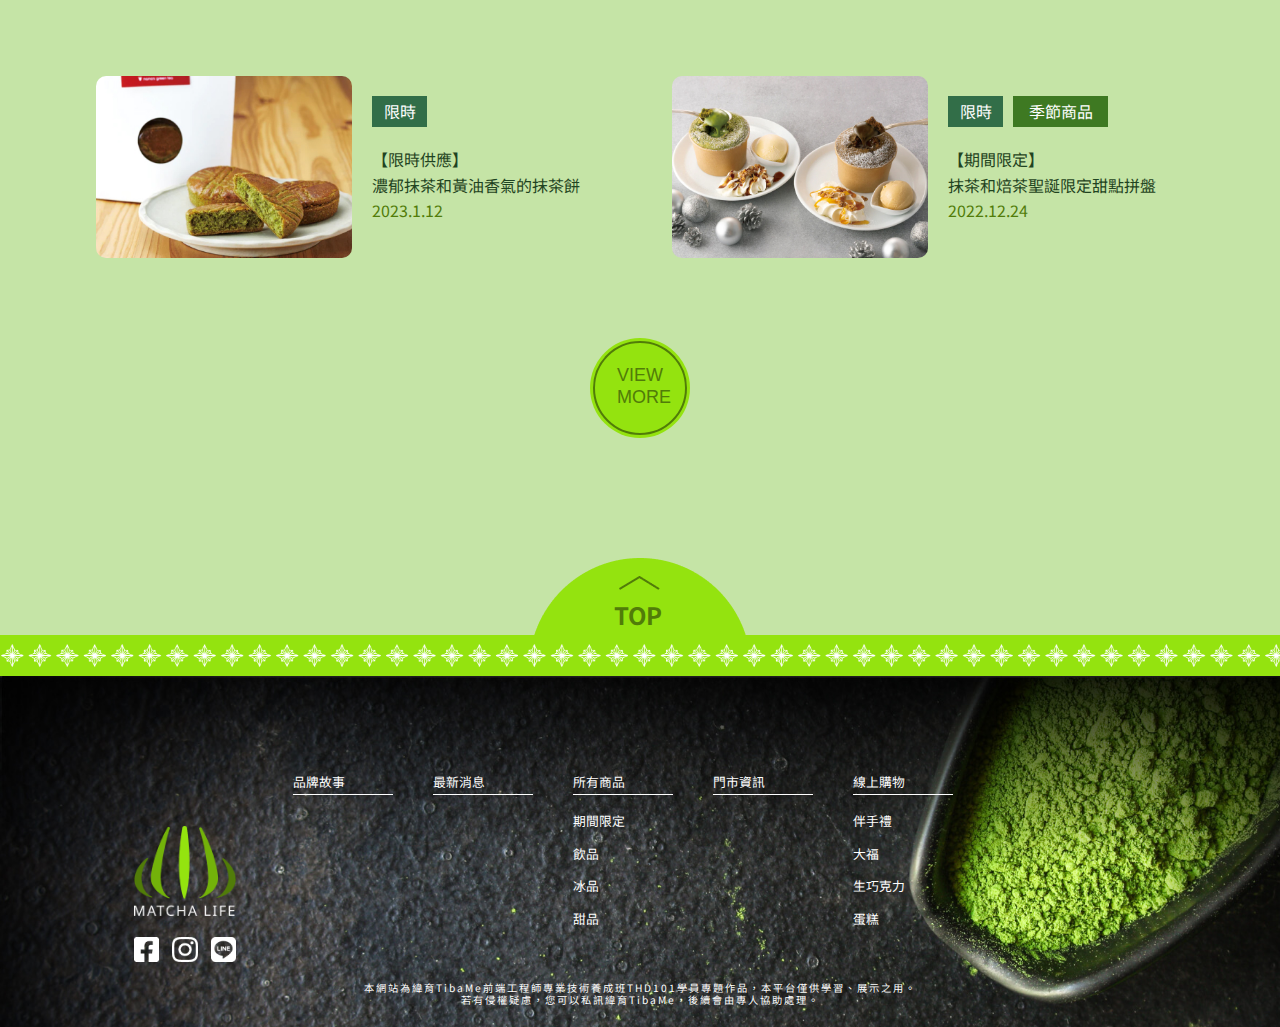
==== commit 432c1ae1: "4/9" ====
--- a/index.html
+++ b/index.html
@@ -112,7 +112,7 @@
             </div>
         </div>
         <!-- 第三個插件 -->
-        <!-- <ul>
+        <ul>
             
             <li>
                 <a href=""  class="banner3">
@@ -133,9 +133,9 @@
                 <img class="obj" src="img/object5.png" alt="">
             </li>
             
-        </ul> -->
+        </ul>
         <!-- 底圖物件 -->
-        <!-- <div class="object1">
+        <div class="object1">
             <img src="img/object1.png" alt="">
         </div>
         <div class="object2">
@@ -143,19 +143,19 @@
         </div>
         
 
-    </div> -->
+    </div>
 
     <!-- 熱門商品區塊 -->
-    <!-- <div class="body-mid"> -->
+    <div class="body-mid">
         <!-- 第一個插件 -->
-        <!-- <div class="body-mid-banner2">
+        <div class="body-mid-banner2">
                 <div class="mid-banner2">
                     <h1>OUR PRODUCTS</h1>
                     <h3>熱門商品</h3>
                 </div>
-        </div> -->
+        </div>
         <!-- 中間商品滑頁 -->
-        <!-- <ul>
+        <ul>
             <li class="ourproducts1">
                 <a href="ourproducts.html">
                     <img src="img/ourproducts1.jpg" alt="">
@@ -186,26 +186,26 @@
                     <p>抹茶蛋糕捲<br>Matcha rolled cake<br><span>$130</span></p>
                 </a>
             </li> 
-        </ul> -->
+        </ul>
         <!-- 熱門商品按鈕 -->
-        <!-- <div class="body-mid-bottom">
+        <div class="body-mid-bottom">
             <a href="ourproducts.html"> 
                 <div class="bottom1"></div>
                 <div class="bottom2">
                     <p>VIEW<br>MORE</p>
                 </div>
             </a>
-        </div> -->
+        </div>
         <!-- 底圖物件 -->
-        <!-- <div class="object3">
+        <div class="object3">
             <img src="img/object4.png" alt="">
         </div>
-    </div> -->
+    </div>
 
     <!-- 最新消息頁 -->
-    <!-- <div class="body-bottom"> -->
+    <div class="body-bottom">
         <!-- 最新消息 -->
-        <!-- <div class="body-bottom-banner2">
+        <div class="body-bottom-banner2">
             <div class="bottom-banner2">
                 <h1>NEWS</h1>
                 <h3>最新消息</h3>
@@ -265,18 +265,18 @@
                     <p>2022.12.24</p>
                 </div>
             </li>
-        </ul> -->
+        </ul>
         <!-- 最新消息按鈕 -->
-        <!-- <div class="body-mid-bottom2">
+        <div class="body-mid-bottom2">
             <a href="news.html"> 
                 <div class="bottom1"></div>
                 <div class="bottom2">
                     <p>VIEW<br>MORE</p>
                 </div>
             </a>
-        </div> -->
+        </div>
         <!-- 底層返回最上層元件 -->
-        <!-- <div class="bottom-object">
+        <div class="bottom-object">
             <div class="bottom-obj6">
                 <a href="#header">
                     <img src="img/object6.png" alt="">
@@ -287,9 +287,9 @@
                 <img src="img/object7.png" alt="">
             </div>
         </div>
-    </div> -->
+    </div>
     <!-- footer -->
-    <!-- <div class="footer">
+    <div class="footer">
         <div class="footer-top">
             <div class="main-left">
                 <a href="index.html">
@@ -338,8 +338,15 @@
         <div class="footer-bottom">
             <p>本網站為緯育TibaMe前端工程師專業技術養成班THD101學員專題作品，本平台僅供學習、展示之用。<br>若有侵權疑慮，您可以私訊緯育TibaMe，後續會由專人協助處理。</p>
         </div> 
-    </div> -->
-            
-        
+    </div>
+            
+    <script src="https://code.jquery.com/jquery-3.6.0.min.js"></script>
+    <script>
+        $(function(){
+            $(".nav3").click(function(){     
+                $(".nav-rwd").toggleClass("open");
+            })
+        })
+    </script>    
 </body>
 </html>--- a/css/style.css
+++ b/css/style.css
@@ -1471,10 +1471,13 @@
     }
     /* 導覽列滑動選單 */
     .nav-rwd{
-        /* display: block; */
+        display: block;
         /* display: none; */
-        border: 1px solid red;
+        /* border: 1px solid red; */
         background-color: #C5E4A6;
+        position: absolute;
+        top: 90px;
+        left: -1000px;
     }
     .nav-rwd li{
         width: 100vw;
@@ -1528,6 +1531,12 @@
         background-color: white;
     }
 
+    .open{
+        left: 0;
+        opacity: 1;
+        transition: 1s;
+    }
+
     .banner1{
         margin-top: 80px;
     }
@@ -1562,4 +1571,62 @@
         top: 0;
         right: -10px;
     }
+
+    /* 期間限定區塊 */
+    /* 第二個插件 */
+    .body-top-banner2{
+        padding-top: 80px;
+    }
+    .body-top-banner2 .banner2{
+        padding-bottom: 55px;
+    }
+    .body-top-banner2 .banner2 h1{
+        font-size: 25px;
+        margin-bottom: 10px;
+    }
+    .body-top-banner2 .banner2 h1::before{
+        content: "";
+        display: block;
+        width: 30px;
+        height: 1px;
+        /* border: 1px solid red; */
+        position: absolute;
+        top: 13%;
+        left: 25%;
+    }
+    .body-top-banner2 .banner2 h1::after{
+        content: "";
+        display: block;
+        width: 30px;
+        height: 1px;
+        /* border: 1px solid red; */
+        position: absolute;
+        top: 13%;
+        right: 25%;
+    }
+    .body-top-banner2 .banner2 h3{
+        font-size: 20px;
+    }
+    .body-top-banner2 .banner2 h3::before{
+        width: 20px;
+        height: 20px;
+        position: absolute;
+        top: 50%;
+        left: 50%;
+        translate: -400% -100%;
+    }
+    .body-top-banner2 .banner2 h3::after{
+        width: 20px;
+        height: 20px;
+        top: 50%;
+        left: 50%;
+        translate: 290% -100%;
+    }
+    /* 第三個插件 */
+    .body-top ul .obj{
+        width: 30px;
+        position: absolute;
+        top: 40%;
+        right: -55px;
+    }
 }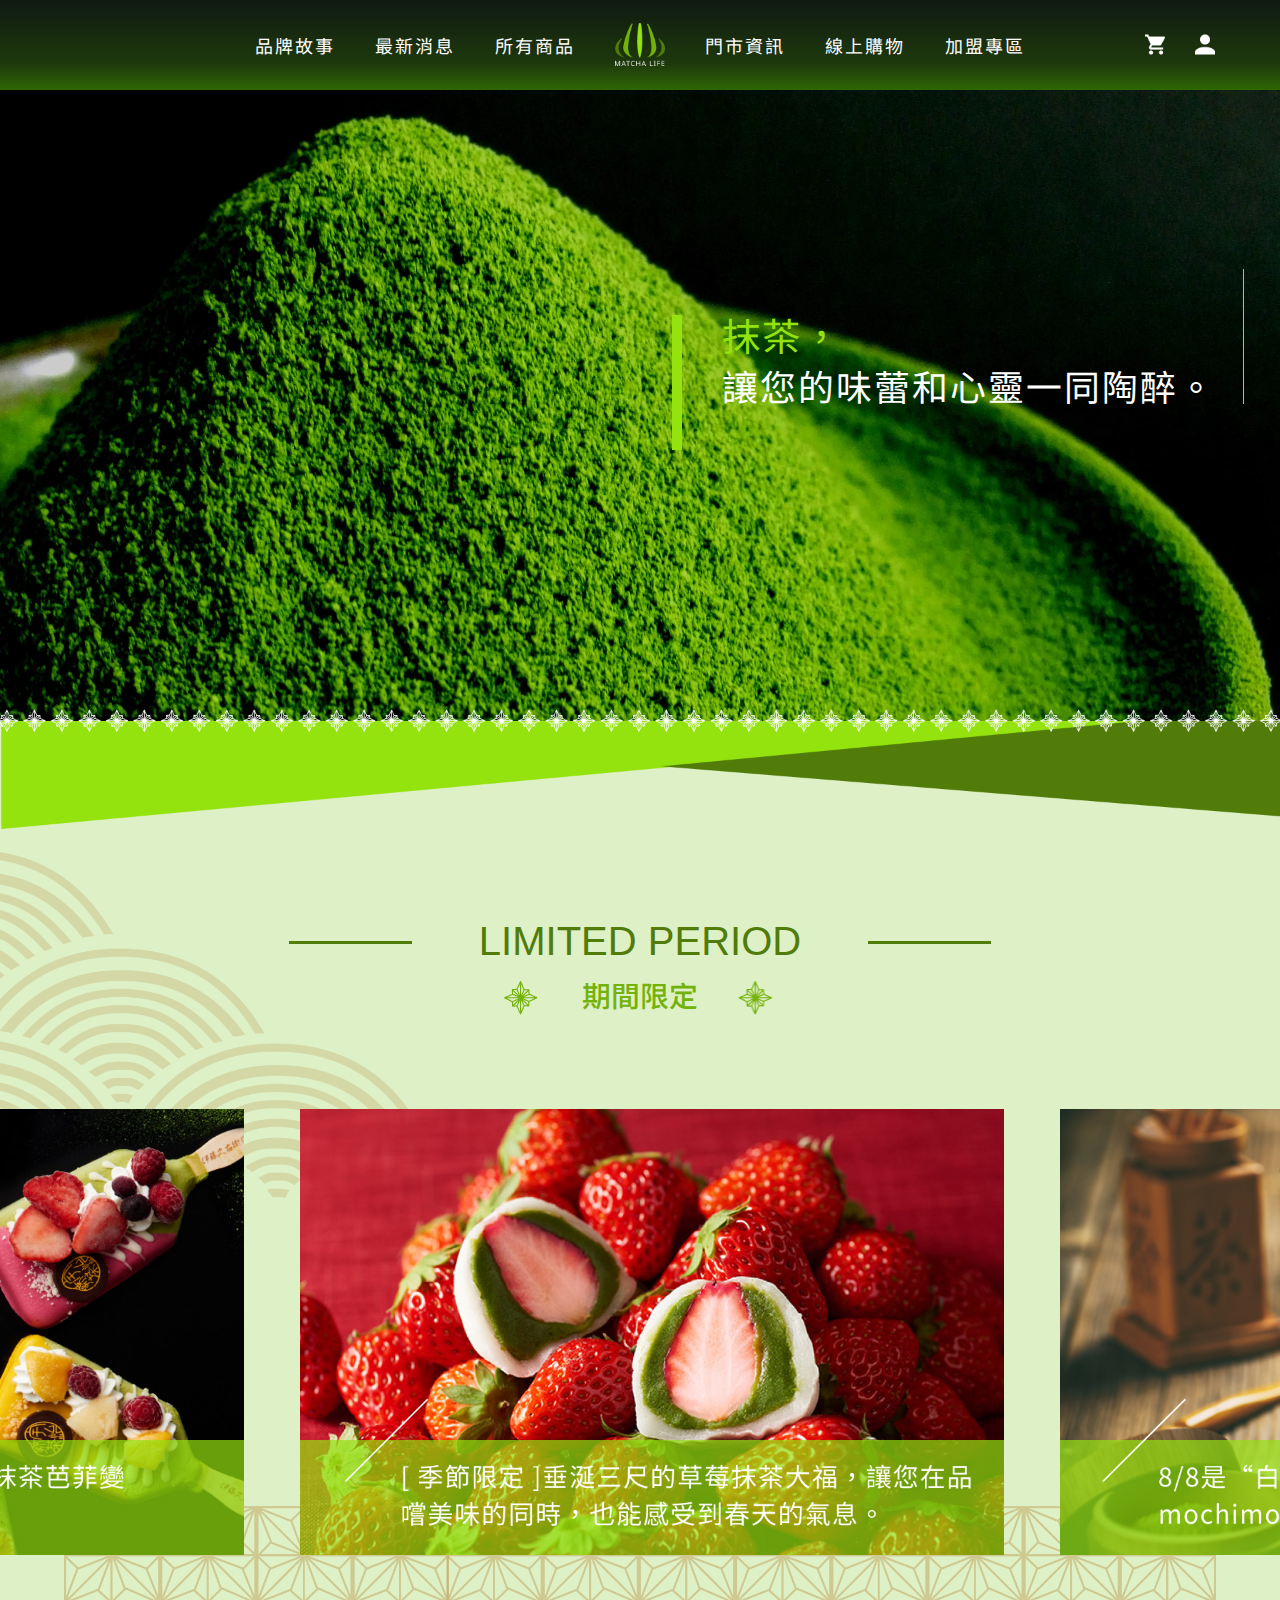
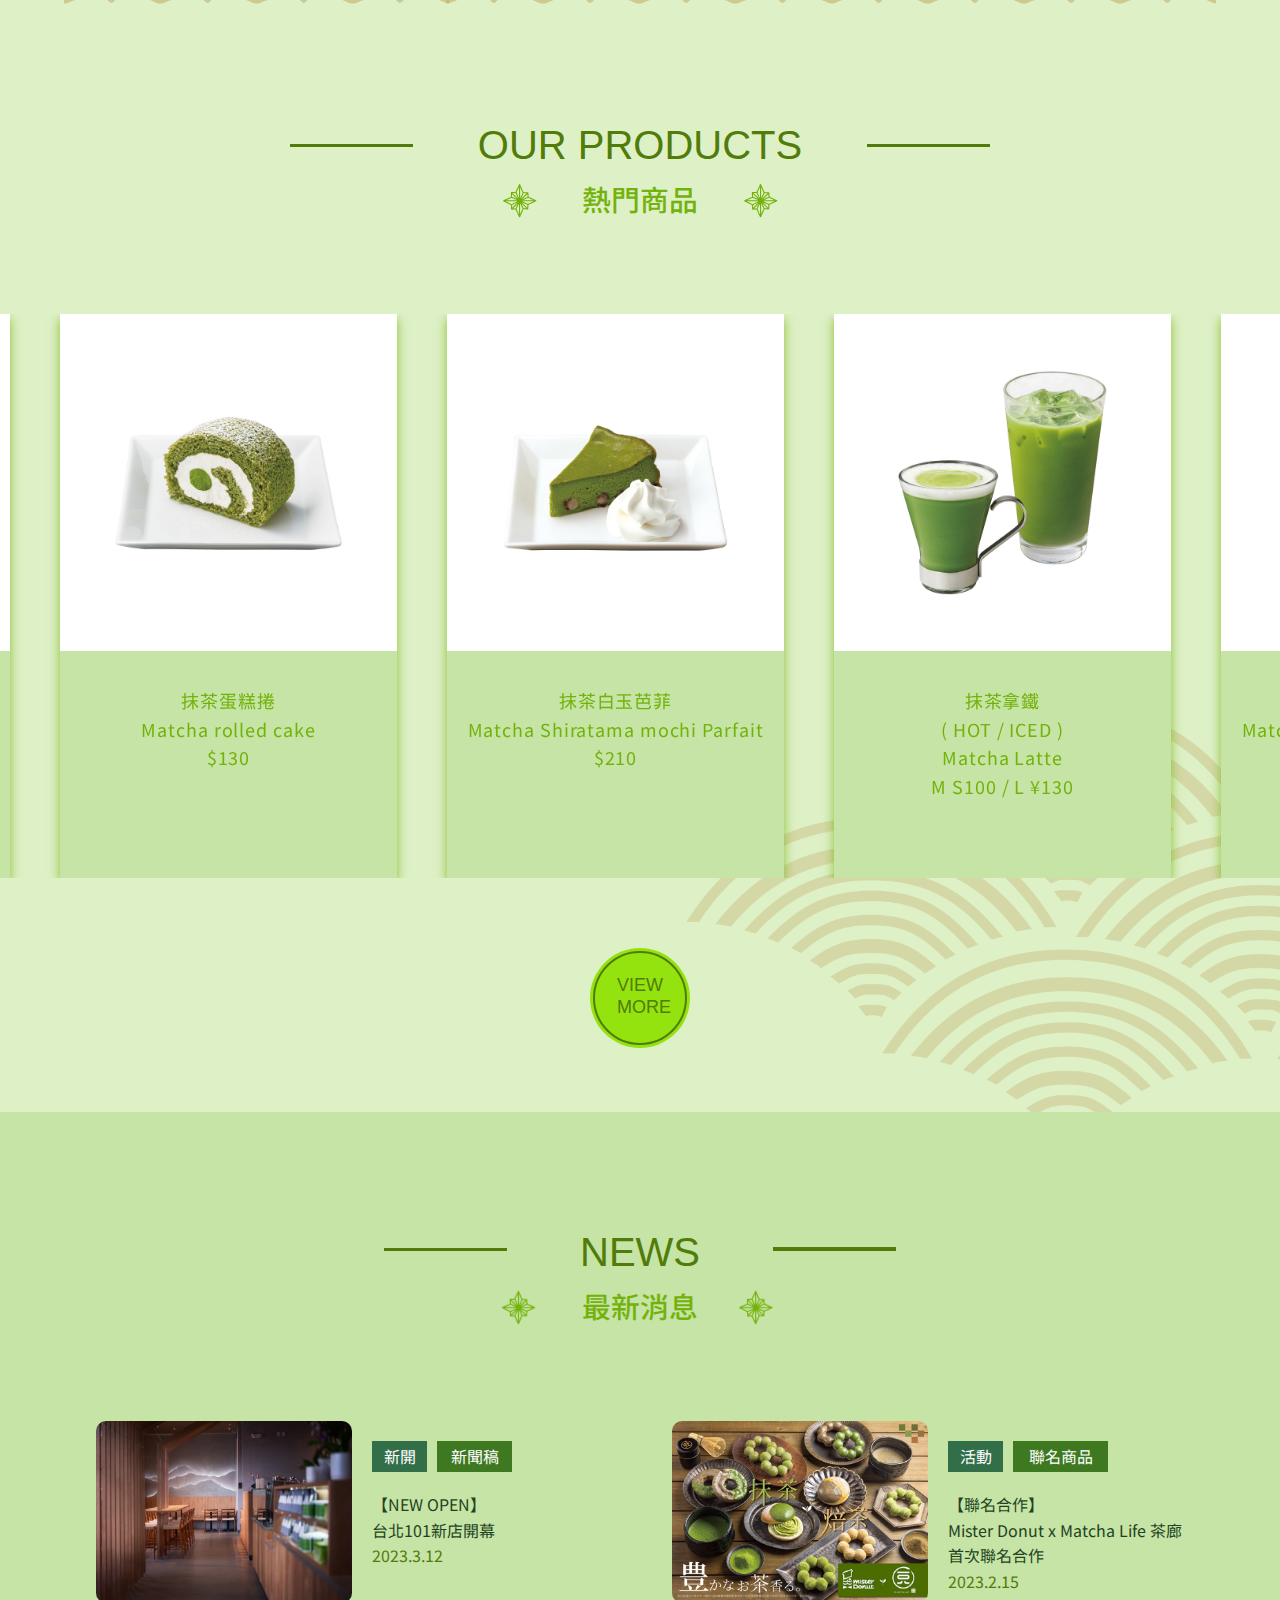
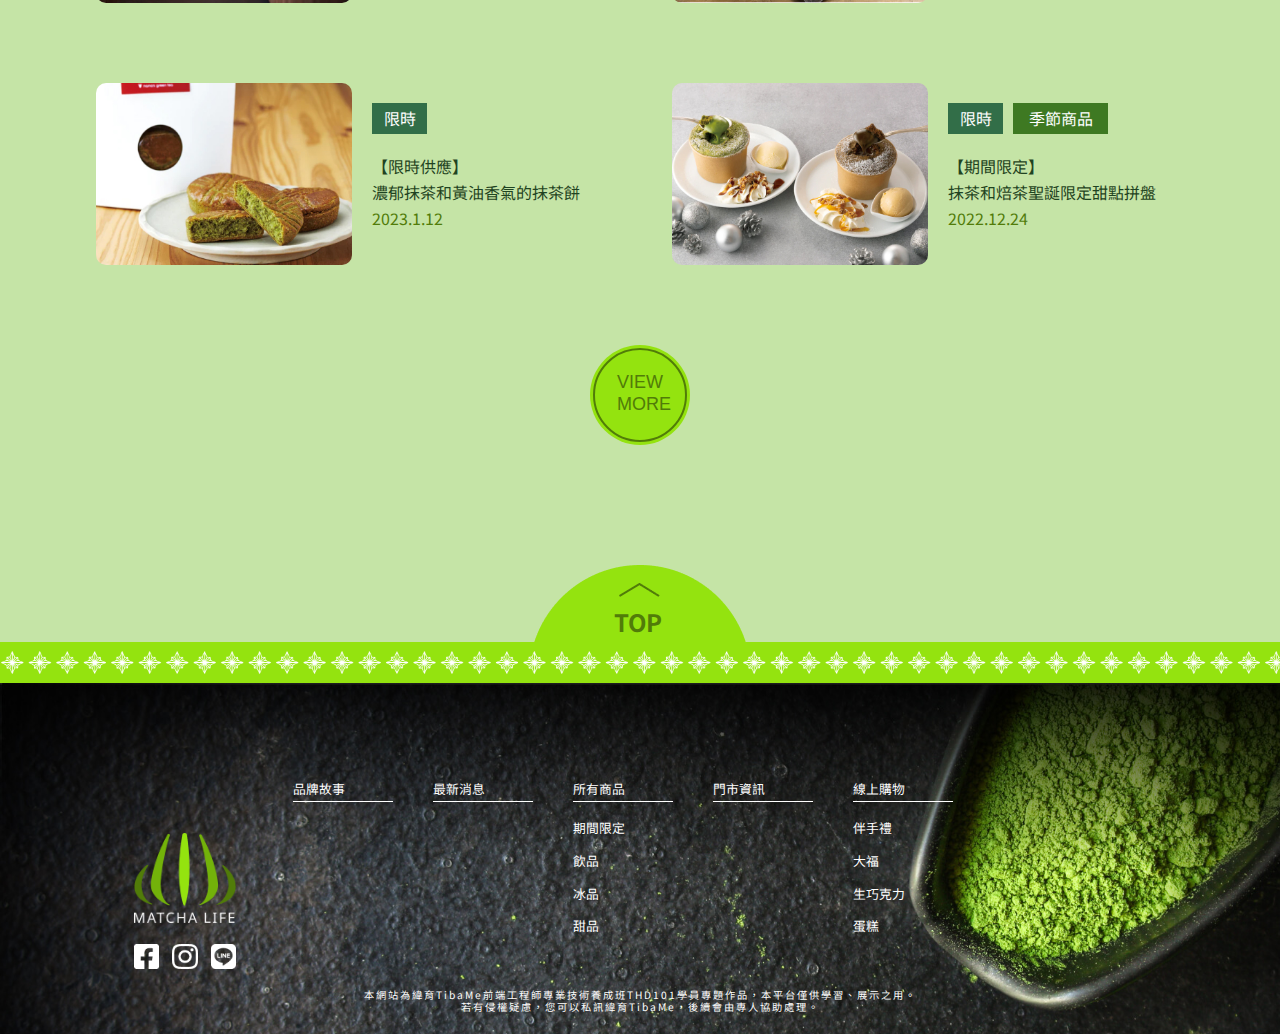
==== commit 2b033918: "4/11" ====
--- a/index.html
+++ b/index.html
@@ -5,6 +5,8 @@
     <meta http-equiv="X-UA-Compatible" content="IE=edge">
     <meta name="viewport" content="width=device-width, initial-scale=1.0">
     <link rel="stylesheet" href="css/style.css">
+    <link rel="stylesheet" href="slick-1.8.1/slick/slick-theme.css">
+    <link rel="stylesheet" href="slick-1.8.1/slick/slick.css">
     <link href="https://fonts.googleapis.com/css2?family=Noto+Sans+TC:wght@400;500&display=swap" rel="stylesheet">
     <title>MATCHA LIFE</title>
 </head>
@@ -82,6 +84,7 @@
                 <div class="button1"></div>
                 <div class="button2"></div>
                 <div class="button3"></div>
+                
             </div>
         </div>
 
@@ -112,25 +115,25 @@
             </div>
         </div>
         <!-- 第三個插件 -->
-        <ul>
+        <ul id="slick1">
             
             <li>
                 <a href=""  class="banner3">
                     <img src="img/banner3.jpg" alt="">
                 </a>
-                <img class="obj" src="img/object5.png" alt="">
+                <!-- <img class="obj" src="img/object5.png" alt=""> -->
             </li>
             <li>
                 <a href="" class="banner4">
                     <img src="img/banner4.jpg" alt="">
                 </a>
-                <img class="obj" src="img/object5.png" alt="">
+                <!-- <img class="obj" src="img/object5.png" alt=""> -->
             </li>
             <li>
                 <a href="" class="banner5">
                     <img src="img/banner5.jpg" alt="">
                 </a>
-                <img class="obj" src="img/object5.png" alt="">
+                <!-- <img class="obj" src="img/object5.png" alt=""> -->
             </li>
             
         </ul>
@@ -155,7 +158,7 @@
                 </div>
         </div>
         <!-- 中間商品滑頁 -->
-        <ul>
+        <ul id="slick">
             <li class="ourproducts1">
                 <a href="ourproducts.html">
                     <img src="img/ourproducts1.jpg" alt="">
@@ -236,7 +239,7 @@
                         <p>活動</p>
                         <p>聯名商品</p>
                     </div>
-                    <p>【聯名合作】<br>Mister Donut x Matcha Life<br>茶廊首次聯名合作</p>
+                    <p>【聯名合作】<br>Mister Donut x Matcha Life 茶廊首次聯名合作</p>
                     <p>2023.2.15</p>
                 </div>
             </li>
@@ -339,13 +342,119 @@
             <p>本網站為緯育TibaMe前端工程師專業技術養成班THD101學員專題作品，本平台僅供學習、展示之用。<br>若有侵權疑慮，您可以私訊緯育TibaMe，後續會由專人協助處理。</p>
         </div> 
     </div>
+
+    <!--  -->
+    <!-- rwd footer -->
+    <div class="rwd-footer">
+        <div class="footer-top">
+            <div class="main-left">
+                <a href="index.html">
+                    <img src="img/logo-footer.png" alt="">
+                </a>
+                <div class="main-left-icon">
+                    <a href="">
+                        <img src="img/icon-fb.png" alt="">
+                    </a>
+                    <a href="">
+                        <img src="img/icon-ig.png" alt="">
+                    </a>
+                    <a href="">
+                        <img src="img/icon-line.png" alt="">
+                    </a>
+                </div>
+            </div>
+
+            <div class="main-right">
+                <div class="main-right1">
+                    <a href="brand_story.html">品牌故事</a>
+                </div>
+                <div class="main-right2">
+                    <a href="news.html">最新消息</a>
+                </div>
+                <div class="main-right3">
+                    <a href="ourproducts.html">所有商品</a>
+                </div>
+                <div class="main-right4">
+                    <a href="store_information.html">門市資訊</a>
+                </div>
+                <div class="main-right5">
+                    <a href="online_shop.html">線上購物</a>
+                </div>
+            </div>
+            
+        </div>
+        <div class="footer-bottom">
+            <p>本網站為緯育TibaMe前端工程師專業技術養成班THD101學員專題作品，本平台僅供學習、展示之用。<br>若有侵權疑慮，您可以私訊緯育TibaMe，後續會由專人協助處理。</p>
+        </div> 
+    </div>
             
     <script src="https://code.jquery.com/jquery-3.6.0.min.js"></script>
+    <script src="slick-1.8.1/slick/slick.min.js"></script>
     <script>
         $(function(){
             $(".nav3").click(function(){     
                 $(".nav-rwd").toggleClass("open");
             })
+
+            $('.nav3').click(function() {
+                $('.button2').toggleClass('close');
+                $('.button1').toggleClass('close');
+                $('.button3').toggleClass('close');
+            });
+
+            $('#slick').slick({
+                centerMode: true,
+                centerPadding: '60px',
+                slidesToShow: 3,
+                responsive: [
+                    {
+                    breakpoint: 768,
+                    settings: {
+                        arrows: false,
+                        centerMode: true,
+                        centerPadding: '40px',
+                        slidesToShow: 3
+                    }
+                    },
+                    {
+                    breakpoint: 480,
+                    settings: {
+                        arrows: false,
+                        centerMode: true,
+                        centerPadding: '80px',
+                        slidesToShow: 1
+                    }
+                    }
+                ]
+            });
+            
+            $('#slick1').slick({
+                centerMode: true,
+                autoplay: true,
+                autoplayTimeout: 2000,
+                centerPadding: '260px',
+                slidesToShow: 1,
+                responsive: [
+                    {
+                    breakpoint: 768,
+                    settings: {
+                        arrows: false,
+                        centerMode: true,
+                        centerPadding: '40px',
+                        slidesToShow: 3
+                    }
+                    },
+                    {
+                    breakpoint: 480,
+                    settings: {
+                        arrows: false,
+                        centerMode: true,
+                        centerPadding: '10px',
+                        slidesToShow: 1
+                    }
+                    }
+                ]
+            });            
         })
     </script>    
 </body>
--- a/css/style.css
+++ b/css/style.css
@@ -300,7 +300,7 @@
     /* width: 1250px; */
     margin: 0 auto;
     overflow: hidden;
-    display: flex;
+    /* display: flex; */
     justify-content: center;
     width: 100%;
     /* border: 1px solid blue; */
@@ -309,18 +309,19 @@
 }
 
 .body-top ul li {
+    display: block;
     margin: 0 40px;
     position: relative;
     width: 100vw;
     /* border: 1px solid red; */
 }
 
-.body-top ul .obj {
+/* .body-top ul .obj {
     position: absolute;
     top: 50%;
     right: -60px;
     width: 40px;
-}
+} */
 
 .body-top .banner3 {}
 
@@ -483,51 +484,35 @@
 }
 
 /* 中間商品滑頁 */
-.body-mid ul {
-    display: flex;
+.body-mid ul{
+    /* display: flex; */
     justify-content: center;
-    margin-top: 50px;
+    /* margin-top: 50px; */
     width: 100vw;
-}
-
-/* 商品1 */
-.body-mid ul .ourproducts1 {
+    
+    /* border: 1px solid red; */
+    overflow: hidden;
+    position: relative;
+}
+.body-mid ul li{
     display: block;
     width: 27.5vw;
     /* width: 350px;
     height: 520px; */
+    
     background-color: #C5E4A6;
-    margin-right: 20px;
+    margin-right: 50px;
     box-shadow: 0px 5px 10px rgba(115, 178, 10, 0.8);
-    translate: 60% -16%;
-    z-index: 0;
-}
-
-/* 黑色半透明遮罩 */
-.body-mid ul .ourproducts1::before {
-    display: block;
-    content: "";
-    width: 27.3vw;
-    height: 100%;
-    /* width: 350px;
-    height: 520px; */
-    background-color: #0F1A11;
-    position: absolute;
-    top: 0;
-    left: 0;
-    filter: opacity(.5);
-}
-
-.body-mid ul .ourproducts1 a {
+}
+
+.body-mid ul li a {
     text-decoration: none;
 }
-
-.body-mid ul .ourproducts1 a img {
-    display: block;
-    width: 27.3vw;
-}
-
-.body-mid ul .ourproducts1 a p {
+.body-mid li a img {
+    display: block;
+    width: 100%;
+}
+.body-mid ul li a p {
     font-size: 1.4vw;
     color: #73B20A;
     text-align: center;
@@ -535,184 +520,7 @@
     letter-spacing: 0.05em;
     /* height: 128px; */
     margin: 35px 0;
-}
-
-/* 商品2 */
-.body-mid ul .ourproducts2 {
-    display: block;
-    width: 27.5vw;
-    /* width: 350px;
-    height: 520px; */
-    background-color: #C5E4A6;
-    margin-right: 20px;
-    box-shadow: 0px 5px 10px rgba(115, 178, 10, 0.8);
-    translate: 30% -8%;
-    z-index: 1;
-}
-
-/* 半透明遮罩 */
-.body-mid ul .ourproducts2::before {
-    display: block;
-    content: "";
-    width: 27.3vw;
-    height: 100%;
-    /* width: 350px;
-    height: 520px; */
-    background-color: #0F1A11;
-    position: absolute;
-    top: 0;
-    left: 0;
-    filter: opacity(.5);
-}
-
-.body-mid ul .ourproducts2 a {
-    text-decoration: none;
-}
-
-.body-mid ul .ourproducts2 a img {
-    display: block;
-    width: 27.3vw;
-}
-
-.body-mid ul .ourproducts2 a p {
-    font-size: 1.4vw;
-    color: #73B20A;
-    text-align: center;
-    line-height: 1.6;
-    /* height: 128px; */
-    margin: 15px 0;
-    letter-spacing: 0.05em;
-}
-
-/* 商品3 */
-.body-mid ul .ourproducts3 {
-    display: block;
-    width: 27.5vw;
-    /* width: 350px;
-    height: 520px; */
-    background-color: #C5E4A6;
-    margin-right: 20px;
-    box-shadow: 0px 5px 10px rgba(115, 178, 10, 0.8);
-    z-index: 2;
-}
-
-.body-mid ul .ourproducts3 a {
-    text-decoration: none;
-}
-
-.body-mid ul .ourproducts3 a img {
-    display: block;
-    width: 27.3vw;
-}
-
-.body-mid ul .ourproducts3 a p {
-    font-size: 1.4vw;
-    color: #73B20A;
-    text-align: center;
-    line-height: 1.6;
-    /* height: 128px; */
-    margin: 35px 0;
-    letter-spacing: 0.05em;
-}
-
-.body-mid ul li a p span {
-    color: #517C09;
-}
-
-/* 商品4 */
-.body-mid ul .ourproducts4 {
-    display: block;
-    width: 27.5vw;
-    /* width: 350px;
-    height: 520px; */
-    background-color: #C5E4A6;
-    margin-right: 20px;
-    box-shadow: 0px 5px 10px rgba(115, 178, 10, 0.8);
-    translate: -30% -8%;
-    z-index: 1;
-}
-
-/* 半透明遮罩 */
-.body-mid ul .ourproducts4::before {
-    display: block;
-    content: "";
-    width: 27.3vw;
-    height: 100%;
-    /* width: 350px;
-    height: 520px; */
-    background-color: #0F1A11;
-    position: absolute;
-    top: 0;
-    left: 0;
-    filter: opacity(.5);
-}
-
-.body-mid ul .ourproducts4 a {
-    text-decoration: none;
-}
-
-.body-mid ul .ourproducts4 a img {
-    width: 27.3vw;
-}
-
-.body-mid ul .ourproducts4 a p {
-    font-size: 1.4vw;
-    color: #73B20A;
-    text-align: center;
-    line-height: 1.6;
-    /* height: 128px; */
-    margin: 35px 0;
-    letter-spacing: 0.05em;
-}
-
-/* 商品5 */
-.body-mid ul .ourproducts5 {
-    display: block;
-    width: 27.5vw;
-    /* width: 350px;
-    height: 520px; */
-    background-color: #C5E4A6;
-    margin-right: 20px;
-    box-shadow: 0px 5px 10px rgba(115, 178, 10, 0.8);
-    translate: -60% -16%;
-    /* z-index: -2; */
-}
-
-/* 半透明遮罩 */
-.body-mid ul .ourproducts5::before {
-    display: block;
-    content: "";
-    width: 27.3vw;
-    height: 100%;
-    /* width: 350px;
-    height: 520px; */
-    background-color: #0F1A11;
-    position: absolute;
-    top: 0;
-    left: 0;
-    filter: opacity(.5);
-}
-
-.body-mid ul .ourproducts5 a {
-    text-decoration: none;
-    width: 100%;
-}
-
-.body-mid ul .ourproducts5 a img {
-    width: 27.3vw;
-}
-
-.body-mid ul .ourproducts5 a p {
-    font-size: 1.4vw;
-    color: #73B20A;
-    text-align: center;
-    /* align-items: center; */
-    line-height: 1.6;
-    /* height: 128px; */
-    /* margin-top: 35px; */
-    margin: 35px 0;
-    letter-spacing: 0.05em;
-    /* border: 1px solid red; */
+    height: 17.5vh;
 }
 
 /* 底圖物件 */
@@ -1440,6 +1248,10 @@
     padding: 20px 0;
     line-height: 1.2;
     /* border: 1px solid blue;    */
+}
+/* rwd */
+.rwd-footer{
+    display: none;
 }
 
 @media screen and (max-width: 414px) {
@@ -1478,6 +1290,7 @@
         position: absolute;
         top: 90px;
         left: -1000px;
+        transition: all 1s;
     }
     .nav-rwd li{
         width: 100vw;
@@ -1509,6 +1322,7 @@
         top: 38px;
         right: 0;
     }
+
     .button1{
         display: block;
         width: 20px;
@@ -1516,6 +1330,9 @@
         background-color: white;
         /* border: 1px solid red; */
         margin-bottom: 5px;
+        position: absolute;
+        top: 0;
+        transition: all .8s;
     }
     .button2{
         display: block;
@@ -1523,14 +1340,32 @@
         height: 1px;
         background-color: white;
         margin-bottom: 5px;
+        position: absolute;
+        top: 5px;
     }
     .button3{
         display: block;
         width: 20px;
         height: 1px;
         background-color: white;
-    }
-
+        position: absolute;
+        top: 10px;
+        transition: all .8s;    
+    }
+    .button1.close {
+        display: block;
+        transform: rotate(-225deg);
+        top: 5px;
+    }
+    .button3.close {
+        display: block;
+        transform: rotate(225deg);
+        top: 5px;
+    }
+
+    .close{
+        display: none;
+    }
     .open{
         left: 0;
         opacity: 1;
@@ -1541,31 +1376,39 @@
         margin-top: 80px;
     }
     .h2-banner1{
-      
+      overflow: hidden;
     }
     .h2-banner1 img{
         /* width: 100vw; */
-        height: 100%;
+        /* height: 100%; */
+        height: 350px;
+        translate: -200px;
+        width: auto;
     }
     .h2-banner1 .h2-banner{
-        width: 44vw;
+        /* width: 44vw; */
+        width: 57vw;
         position: absolute;
-        top: 54px;
+        /* top: 54px; */
+        top: 134px;
         right: 0;
     }
     .h2-banner .span1{
         margin-bottom: 10px;
+        font-size: 1.5em;
     }
     .h2-banner .span1::before{
-        height: 40px;
+        height: 52px;
         width: 5px;
         position: absolute;
         top: 0;
         left: 20px;
     }
-    .h2-banner .span2{}
+    .h2-banner .span2{
+        font-size: 1em;
+    }
     .h2-banner .span2::after{
-        height: 40px;
+        height: 52px;
         width: 1px;
         position: absolute;
         top: 0;
@@ -1573,6 +1416,7 @@
     }
 
     /* 期間限定區塊 */
+
     /* 第二個插件 */
     .body-top-banner2{
         padding-top: 80px;
@@ -1591,7 +1435,7 @@
         height: 1px;
         /* border: 1px solid red; */
         position: absolute;
-        top: 13%;
+        top: 20%;
         left: 25%;
     }
     .body-top-banner2 .banner2 h1::after{
@@ -1601,7 +1445,7 @@
         height: 1px;
         /* border: 1px solid red; */
         position: absolute;
-        top: 13%;
+        top: 20%;
         right: 25%;
     }
     .body-top-banner2 .banner2 h3{
@@ -1627,6 +1471,230 @@
         width: 30px;
         position: absolute;
         top: 40%;
-        right: -55px;
+        right: -45px;
+    }
+    .body-top ul li{
+        margin: 0 30px;
+    }
+    .body-top .banner3 img {
+        width: 80vw;
+    
+    }
+    .body-top .banner4 img {
+        width: 80vw;
+    
+    }
+    .body-top .banner5 img {
+        width: 80vw;
+    
+    }
+
+
+    /* 熱門商品區塊 */
+    /* 第一個插件 */
+    .body-mid-banner2{
+        padding-top: 50px;
+    }
+    .body-mid-banner2 .mid-banner2{
+        width: 100%;
+        padding-bottom: 60px;
+    }
+    .body-mid .body-mid-banner2 .mid-banner2 h1{
+        font-size: 25px;
+        margin-bottom: 10px;
+    }
+    .body-mid .body-mid-banner2 .mid-banner2 h1::before{
+        width: 30px;
+        height: 1px;
+        /* border: 1px solid red; */
+        position: absolute;
+        top: 10%;
+        left: 10%;
+    }
+    .body-mid .body-mid-banner2 .mid-banner2 h1::after{
+        width: 30px;
+        height: 1px;
+        /* border: 1px solid red; */
+        position: absolute;
+        top: 10%;
+        right: 10%;
+    }
+    .mid-banner2 h3{
+        font-size: 20px;
+    }
+    .mid-banner2 h3::before{
+        width: 20px;
+        height: 20px;
+        position: absolute;
+        top: 50%;
+        left: 50%;
+        translate: -400% -110%;
+        background-size: cover;
+    }
+    .mid-banner2 h3::after{
+        width: 20px;
+        height: 20px;
+        top: 50%;
+        left: 50%;
+        translate: 290% -110%;
+        background-size: cover;
+    }
+    /* 中間商品滑頁 */
+    .body-mid ul li a p{
+        font-size: 16px;
+        height: 12vh;
+        padding: 0 10px;
+    }
+    /* 底圖物件 */
+    .object3 img{
+        width: 125vw;
+        translate: 15% -140%;
+    }
+    /* 最新消息頁 */
+    .body-bottom-banner2{
+        padding-top: 57px;   
+    }
+    .body-bottom-banner2 .bottom-banner2{
+        padding-bottom: 50px;
+    }
+    .body-bottom-banner2 .bottom-banner2 h1{
+        font-size: 25px;
+        margin-bottom: 10px;
+    }
+    .body-bottom-banner2 .bottom-banner2 h1::before{
+        width: 30px;
+        height: 1px;
+        top: 43%;
+        left: 25%;
+    }
+    .body-bottom-banner2 .bottom-banner2 h1::after{
+        width: 30px;
+        height: 1px;
+        top: 43%;
+        right: 25%;
+    }
+    .body-bottom-banner2 .bottom-banner2 h3{
+        font-size: 20px;
+    }
+    .body-bottom-banner2 .bottom-banner2 h3::before{
+        width: 20px;
+        height: 20px;
+        background-size: cover;
+        top: 48%;
+        left: 32%;
+    }
+    .body-bottom-banner2 .bottom-banner2 h3::after{
+        width: 20px;
+        height: 20px;
+        background-size: cover;
+        top: 48%;
+        right: 32%;
+    }
+    /* 最新消息 */
+    .body-bottom ul li{
+        width: 100%;
+        flex-direction: column;
+    }
+    .body-bottom ul .bottom-news1{
+        margin-bottom: 50px;
+    }
+    .body-bottom ul .bottom-news2{
+        margin-bottom: 50px;
+    }
+    .body-bottom ul .bottom-news3{
+        margin-bottom: 50px;
+    }
+    .body-bottom ul .bottom-news4{
+        margin-bottom: 50px;
+    }
+    .body-bottom ul .bottom-news1 a img{
+        width: 90vw;
+    }
+    .body-bottom ul .bottom-news2 a img{
+        width: 90vw;
+    }
+    .body-bottom ul .bottom-news3 a img{
+        width: 90vw;
+    }
+    .body-bottom ul .bottom-news4 a img{
+        width: 90vw;
+    }
+    /* footer */
+    .footer{
+        display: none;
+    }
+    .footer-top .main-left{
+        margin-top: 0;
+        margin-left: 0;
+        width: 100vw;
+    }
+    .footer-top .main-left .main-left-icon{
+        justify-content: center;
+    }
+    .footer-top .main-right{
+        flex-direction: column;
+        align-items: center;
+        margin-left: 0;
+        margin-top: 50px;
+    }
+    .rwd-footer{
+    background-image: url("../img/bg01.jpg");
+    display: block;
+    /* height: 482px; */
+    width: 100%;
+    /* height: 100%; */
+    /* width: 99vw; */
+    background-repeat: no-repeat;
+    background-size: cover;
+    background-position: center;
+    overflow: hidden;
+    }
+    .main-left-icon a{
+        width: 9vw;
+    }
+    .main-left-icon a img{
+        width: 6vw;
+    }
+    .footer-top>.main-left>a>img{
+        width: 20vw;
+        margin-top: 20px;
+    }
+    .main-right1{
+        margin-left: 40px;
+        margin-bottom: 20px;
+    }
+    .main-right2{
+        margin-bottom: 20px;
+    }
+    .main-right3{
+        margin-bottom: 20px;
+    }
+    .main-right4{
+        margin-bottom: 20px;
+    }
+    .main-right a{
+        width: 100px;
+        /* margin-bottom: 20px; */
+    }
+    .main-right3 a{
+        margin-bottom: 0;
+    }
+    .main-right1::after{
+        width: 65px;
+    }
+    .main-right2::after{
+        width: 65px;
+    }
+    .main-right3 :nth-child(1)::after{
+        width: 65px;
+    }
+    .main-right4::after{
+        width: 65px;
+    }
+    .main-right5 :nth-child(1)::after{
+        width: 65px;
+    }
+    .footer-bottom p{
+        padding: 20px 30px;
     }
 }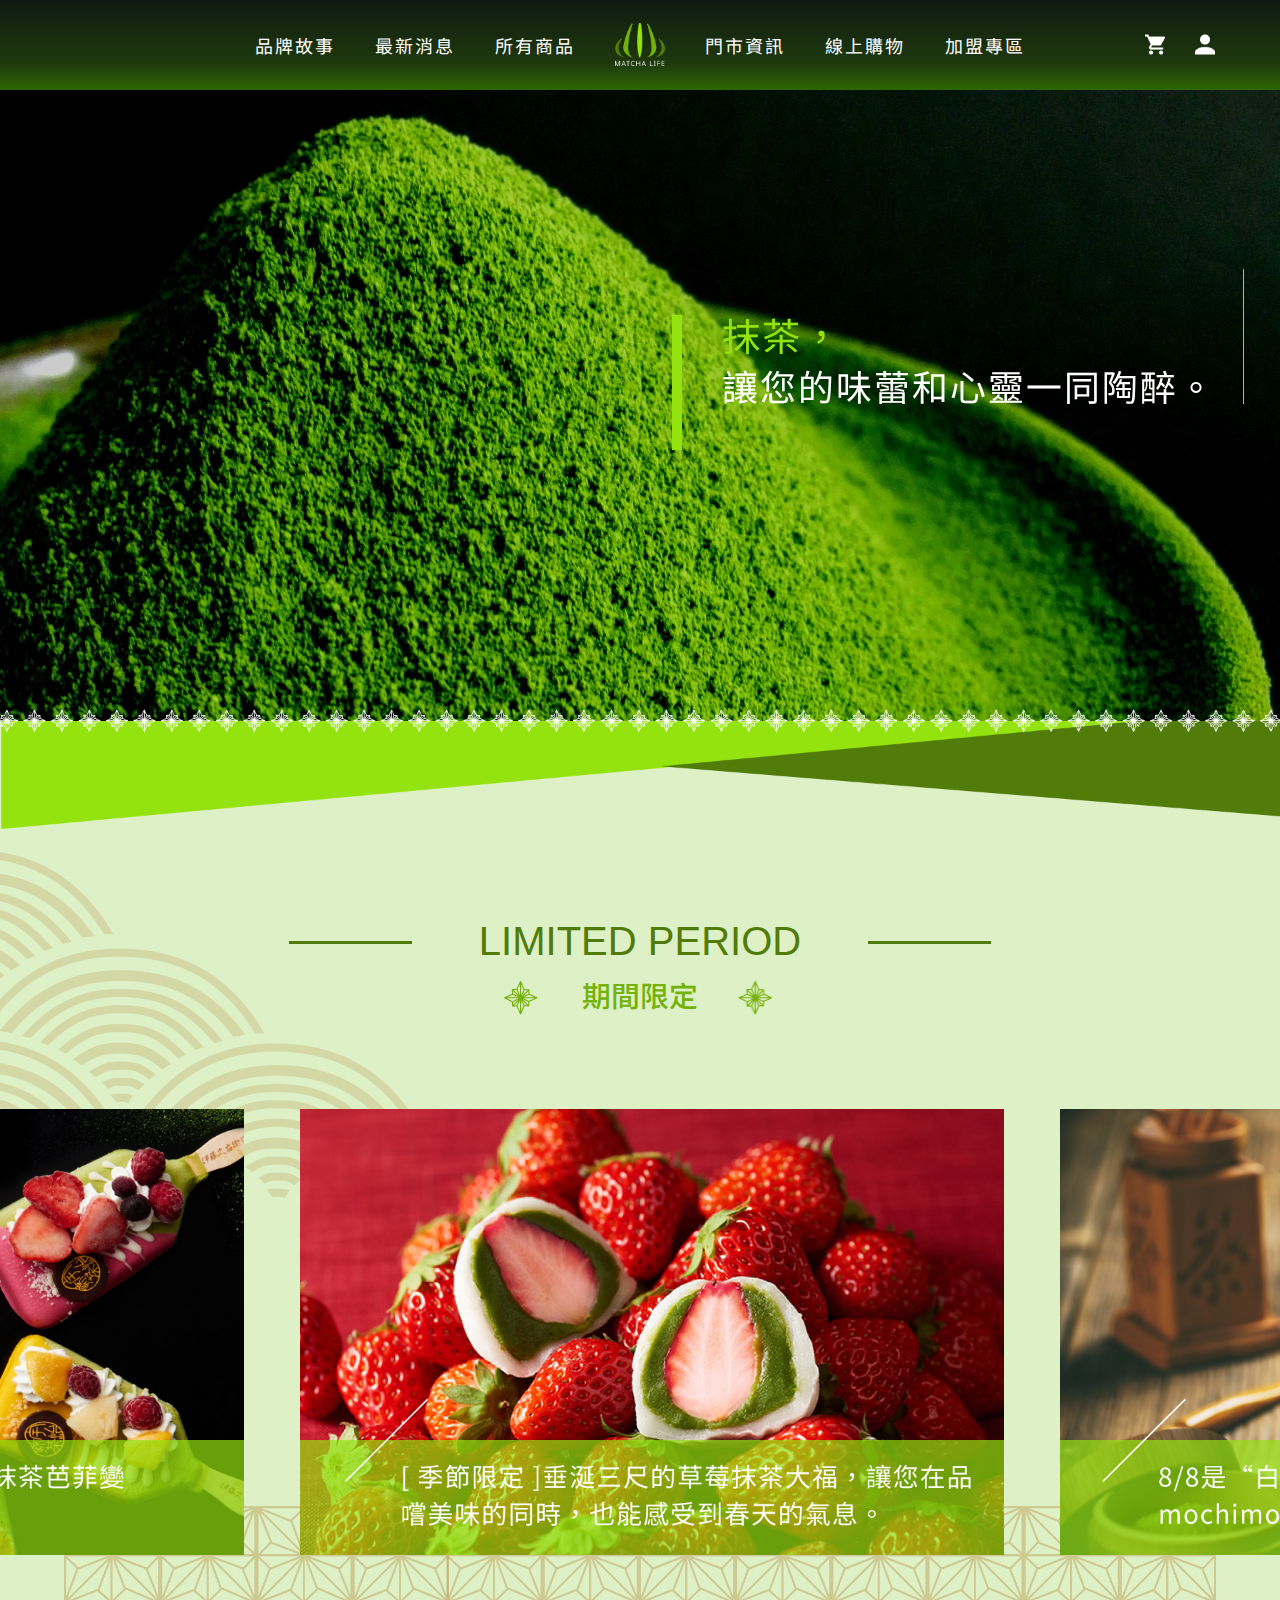
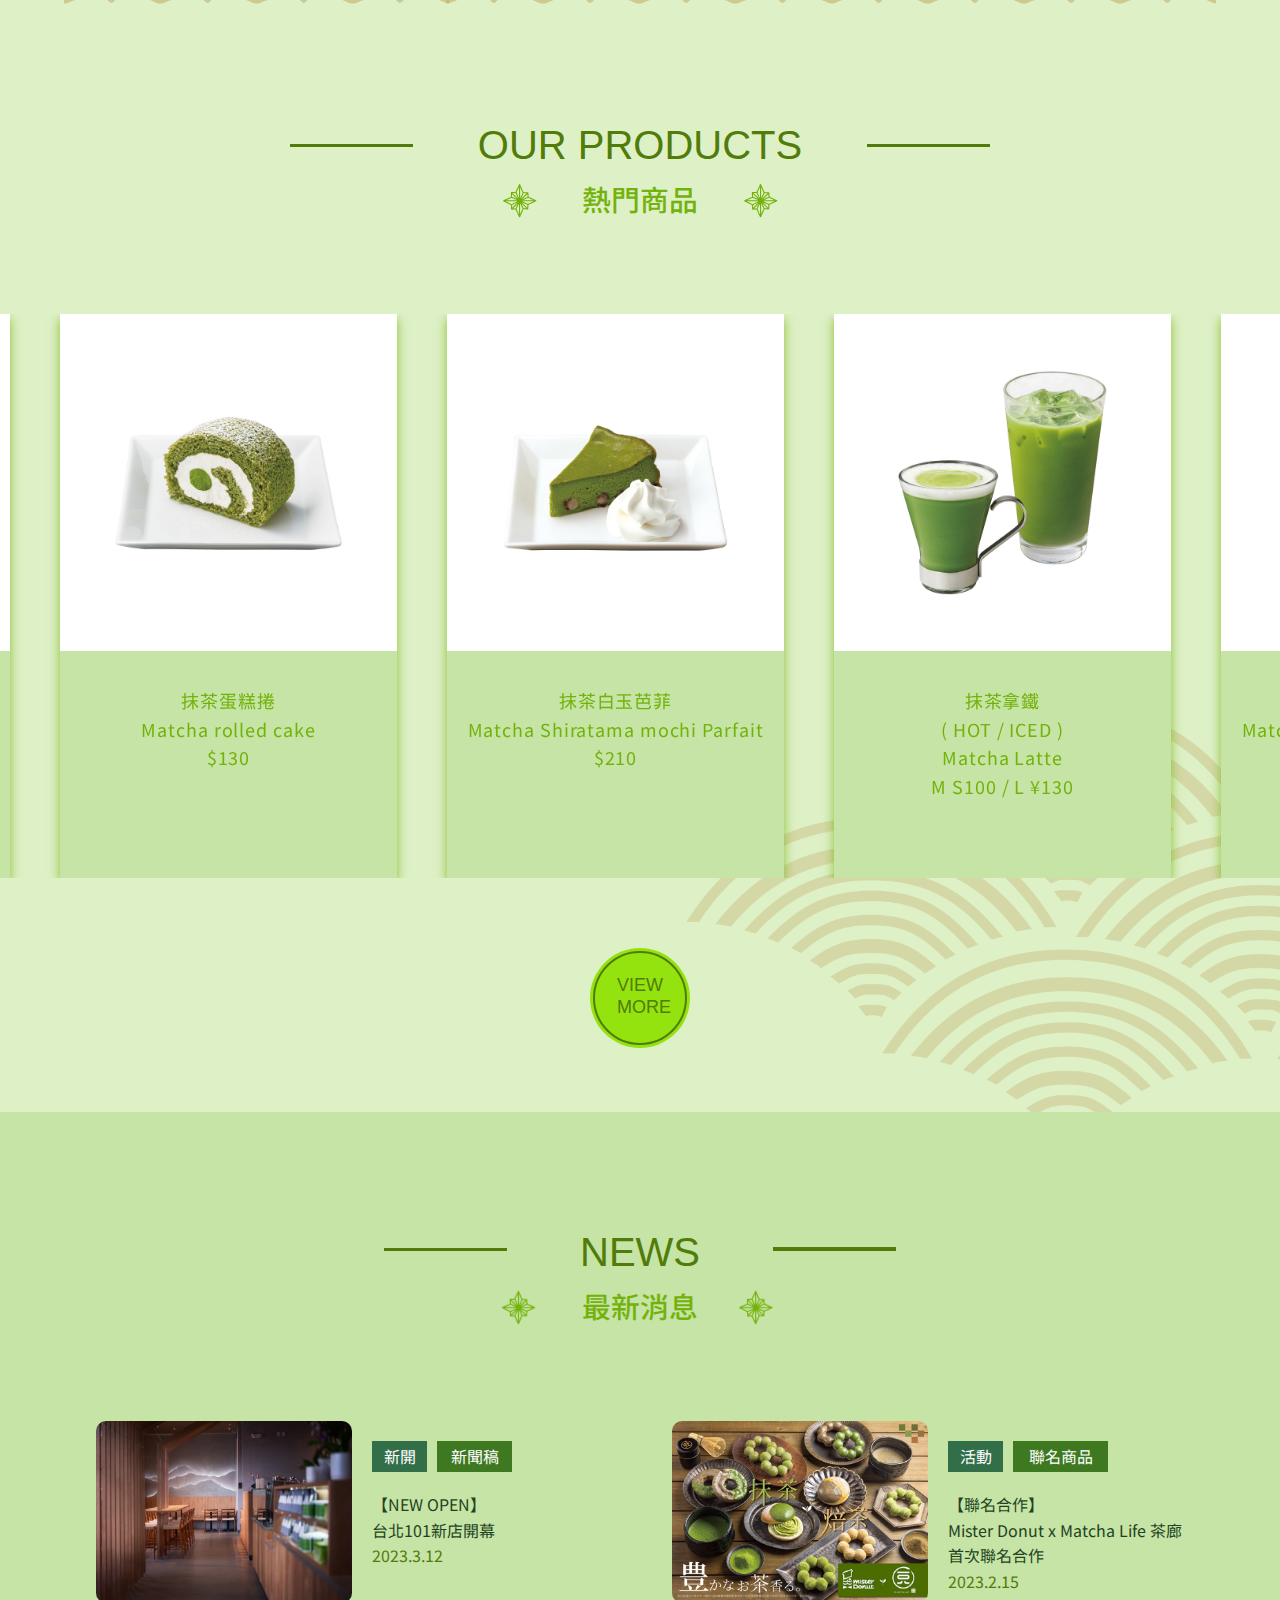
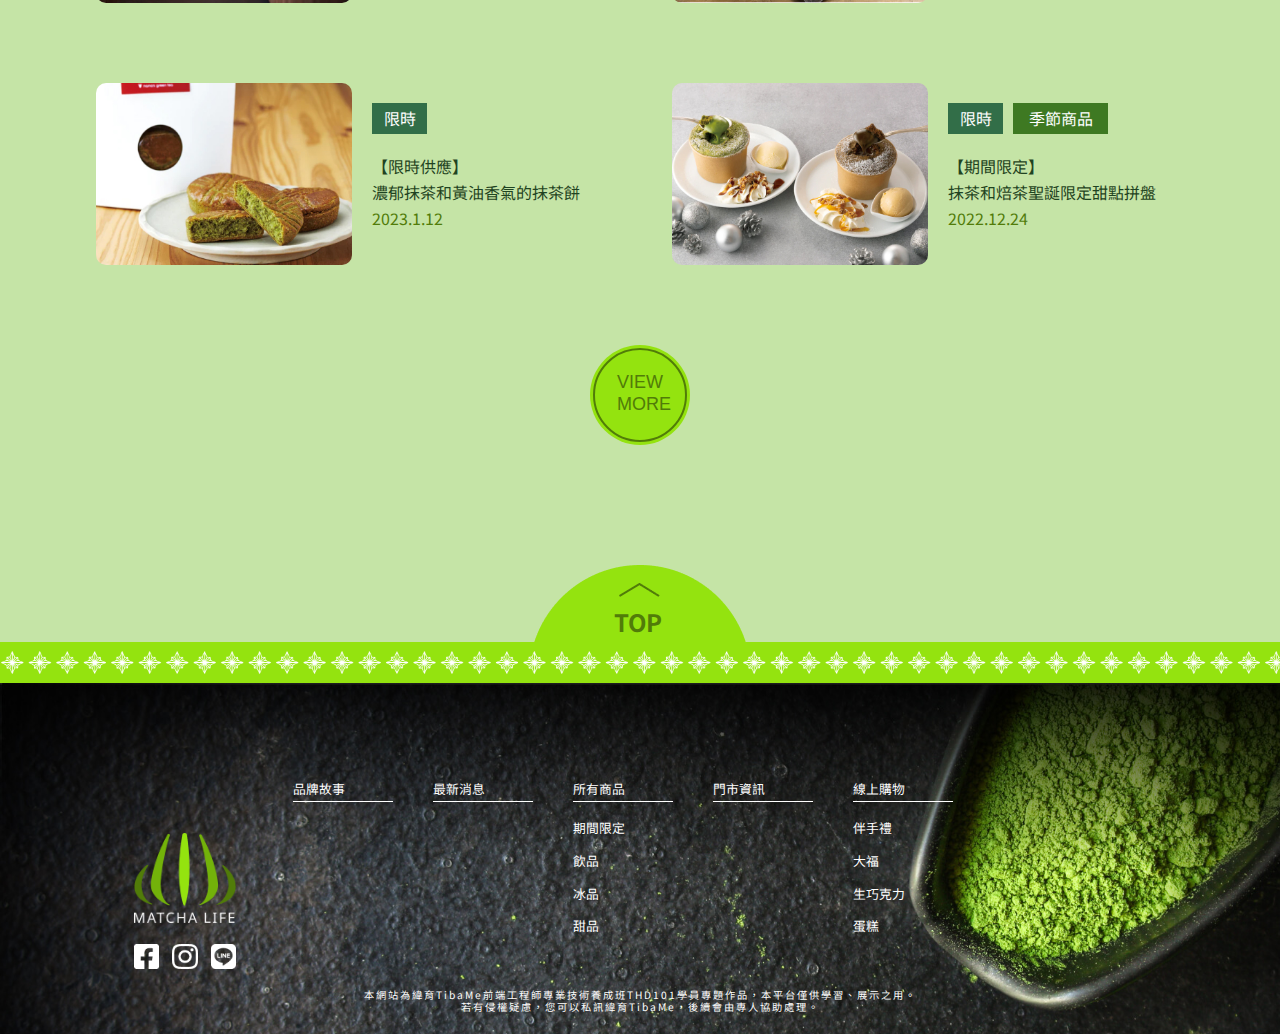
==== commit 664cb2ed: "4/11" ====
--- a/index.html
+++ b/index.html
@@ -7,6 +7,7 @@
     <link rel="stylesheet" href="css/style.css">
     <link rel="stylesheet" href="slick-1.8.1/slick/slick-theme.css">
     <link rel="stylesheet" href="slick-1.8.1/slick/slick.css">
+    <link href="https://unpkg.com/aos@2.3.1/dist/aos.css" rel="stylesheet">
     <link href="https://fonts.googleapis.com/css2?family=Noto+Sans+TC:wght@400;500&display=swap" rel="stylesheet">
     <title>MATCHA LIFE</title>
 </head>
@@ -42,7 +43,7 @@
                     <a href="online_shop.html">線上購物</a>
                 </li>
                 <li>
-                    <a href="">加盟專區</a>
+                    <a href="join_us.html">加盟專區</a>
                 </li>
             </ul>
             <ul class="nav-rwd">
@@ -64,7 +65,7 @@
                     <a href="online_shop.html">線上購物</a>
                 </li>
                 <li>
-                    <a href="">加盟專區</a>
+                    <a href="join_us.html">加盟專區</a>
                 </li>
             </ul>
             <!-- 導覽列右邊 -->
@@ -93,7 +94,7 @@
         
         <div class="h2-banner1">
             <img src="img/banner001.jpg" alt="">
-            <div class="h2-banner">
+            <div class="h2-banner" data-aos="zoom-in">
                 <h2 class="span1">抹茶，</h2>
                 <h2 class="span2">讓您的味蕾和心靈一同陶醉。</h2>
             </div>
@@ -384,11 +385,12 @@
             
         </div>
         <div class="footer-bottom">
-            <p>本網站為緯育TibaMe前端工程師專業技術養成班THD101學員專題作品，本平台僅供學習、展示之用。<br>若有侵權疑慮，您可以私訊緯育TibaMe，後續會由專人協助處理。</p>
+            <p>本網站為緯育TibaMe前端工程師專業技術養成班THD101學員專題作品，本平台僅供學習、展示之用。若有侵權疑慮，您可以私訊緯育TibaMe，後續會由專人協助處理。</p>
         </div> 
     </div>
             
     <script src="https://code.jquery.com/jquery-3.6.0.min.js"></script>
+    <script src="https://unpkg.com/aos@2.3.1/dist/aos.js"></script>
     <script src="slick-1.8.1/slick/slick.min.js"></script>
     <script>
         $(function(){
@@ -454,8 +456,12 @@
                     }
                     }
                 ]
-            });            
+            });
+                        
         })
-    </script>    
+    </script> 
+    <script>
+        AOS.init();
+    </script>   
 </body>
 </html>--- a/css/style.css
+++ b/css/style.css
@@ -386,6 +386,7 @@
 
 /* 第一個插件 */
 .body-mid {
+    display: block;
     width: 100%;
     /* max-width: 1260px; */
     margin: 0 auto;
@@ -400,8 +401,8 @@
     display: block;
     position: relative;
     padding-top: 150px;
-    /* width: 100%; */
-    max-width: 1250px;
+    width: 100%;
+    /* max-width: 1250px; */
     margin: 0 auto;
     /* border: 1px solid red; */
     /* width: 100vw; */
@@ -1387,10 +1388,10 @@
     }
     .h2-banner1 .h2-banner{
         /* width: 44vw; */
-        width: 57vw;
+        width: 60vw;
         position: absolute;
         /* top: 54px; */
-        top: 134px;
+        top: 97px;
         right: 0;
     }
     .h2-banner .span1{
@@ -1541,8 +1542,8 @@
     }
     /* 中間商品滑頁 */
     .body-mid ul li a p{
-        font-size: 16px;
-        height: 12vh;
+        font-size: 1em;
+        height: 100px;
         padding: 0 10px;
     }
     /* 底圖物件 */
@@ -1673,7 +1674,8 @@
         margin-bottom: 20px;
     }
     .main-right a{
-        width: 100px;
+        width: 120px;
+        font-size: 1.3em;
         /* margin-bottom: 20px; */
     }
     .main-right3 a{
@@ -1696,5 +1698,6 @@
     }
     .footer-bottom p{
         padding: 20px 30px;
+        font-size: 0.8em;
     }
 }